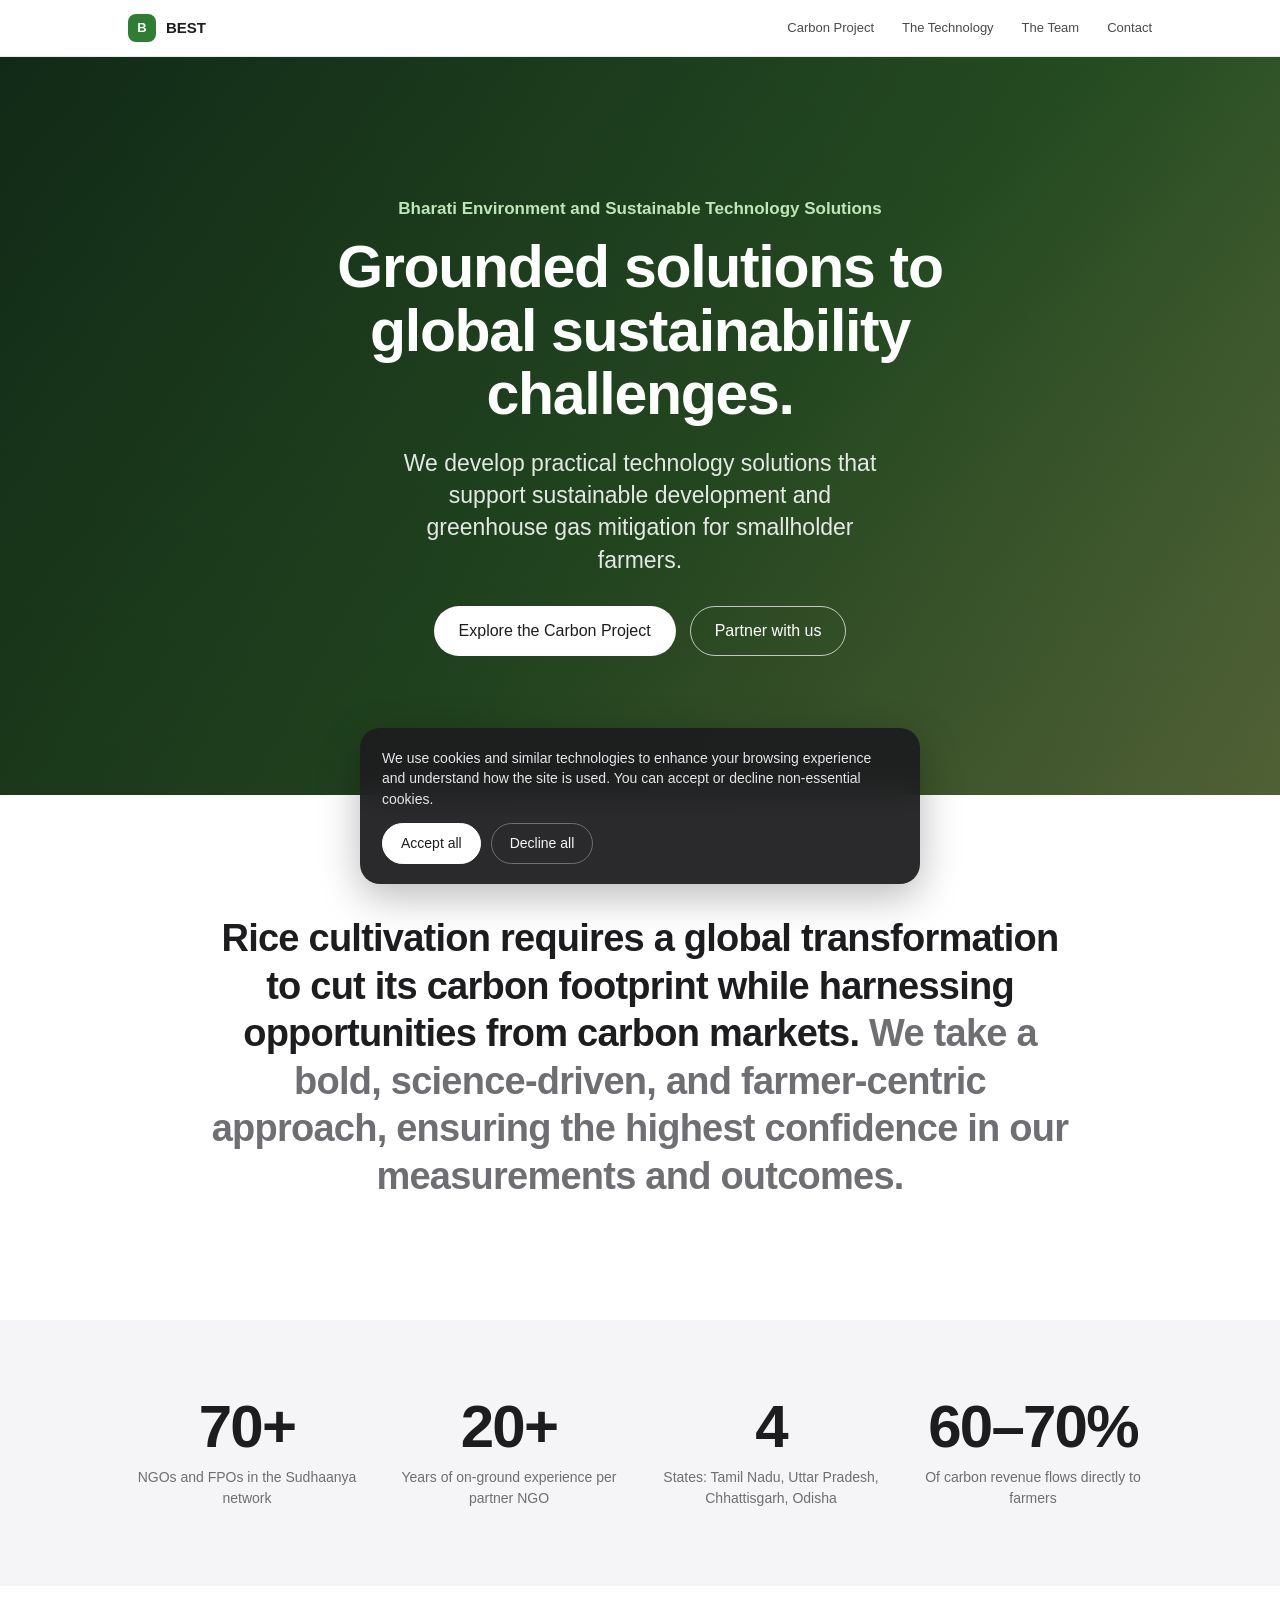
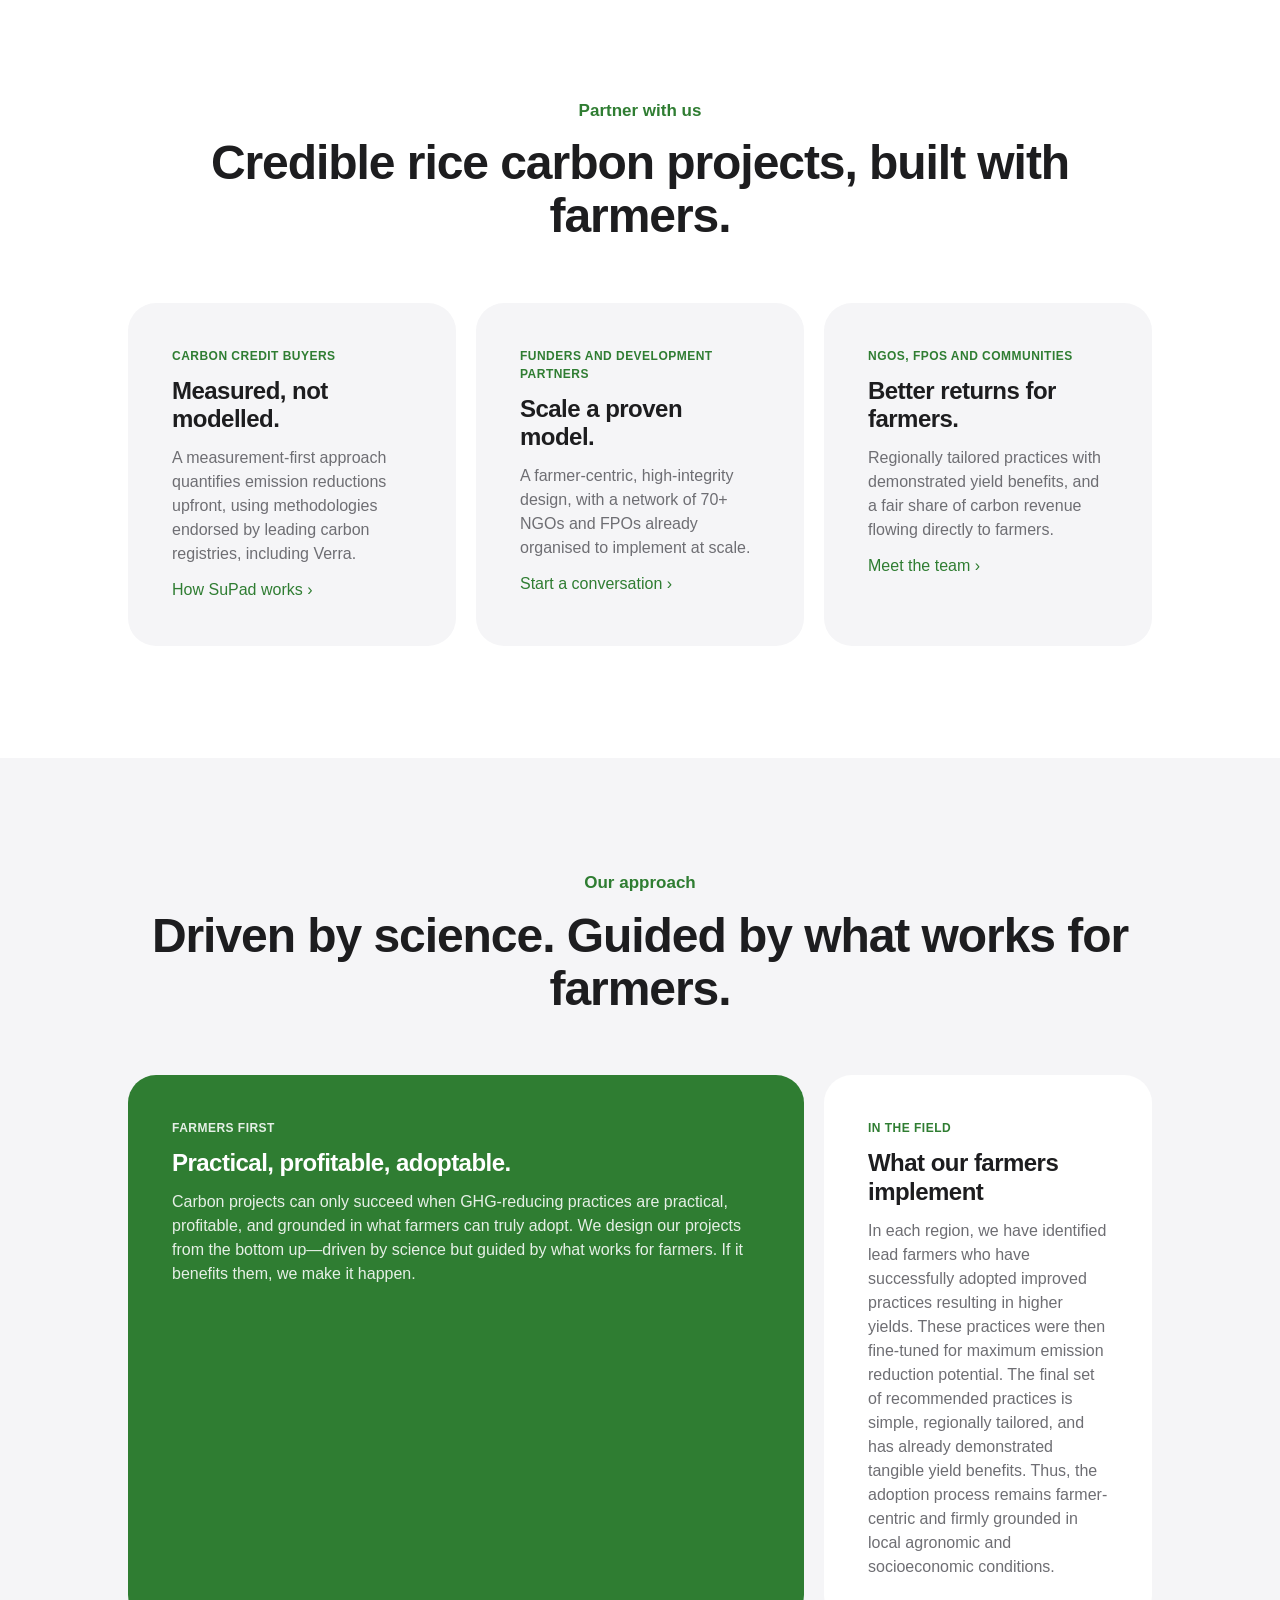
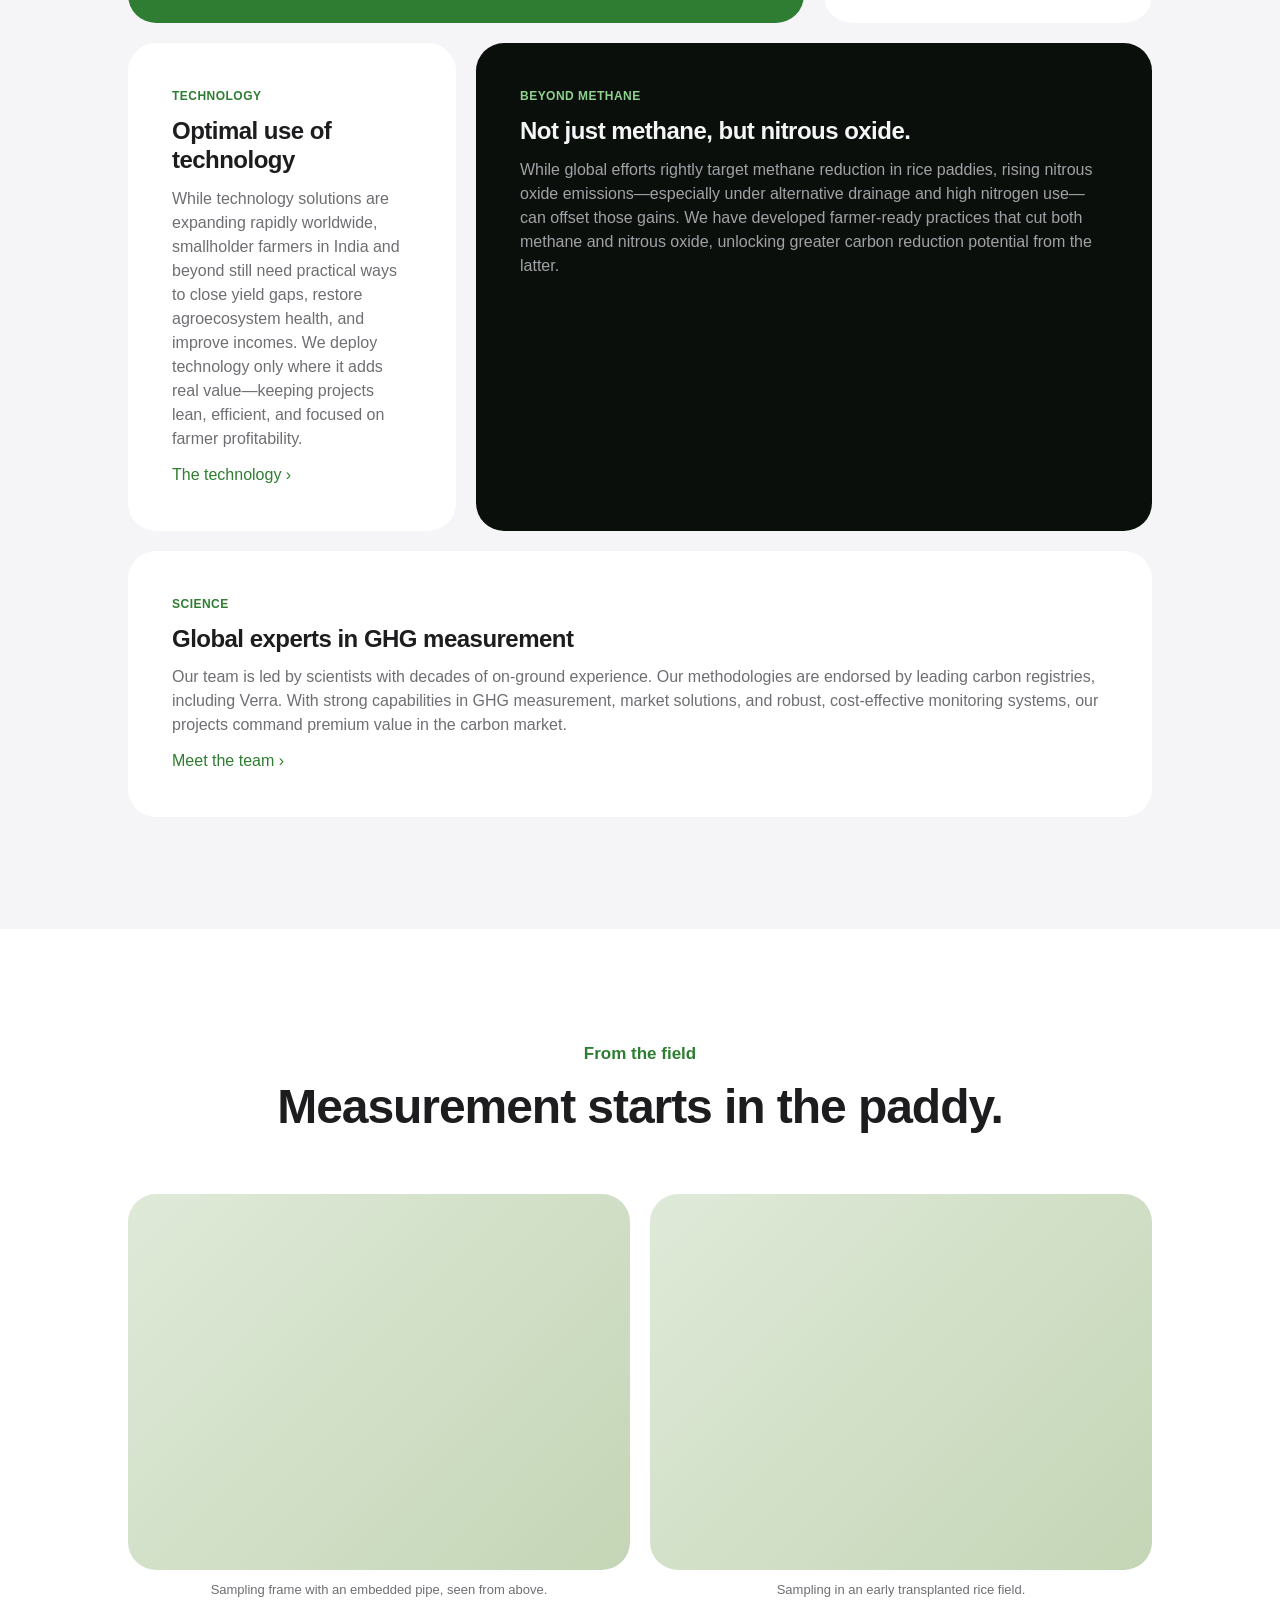
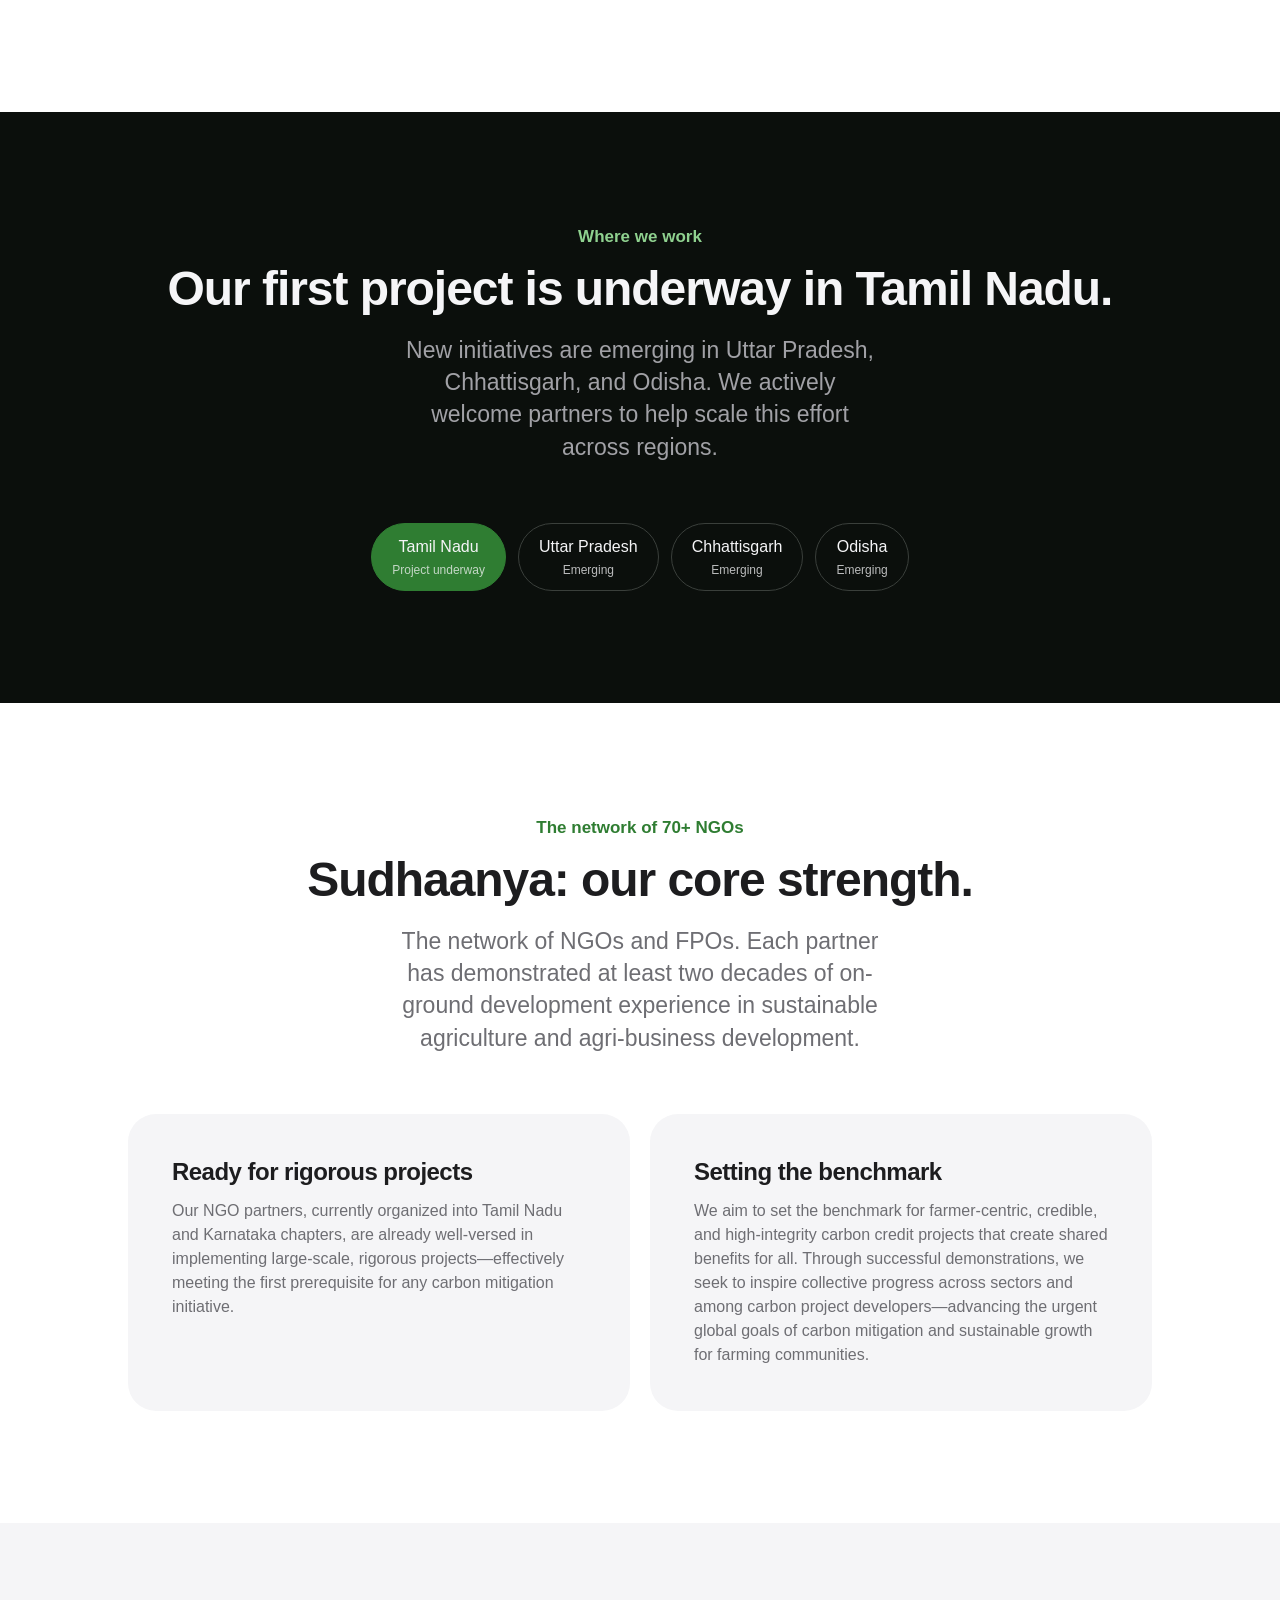
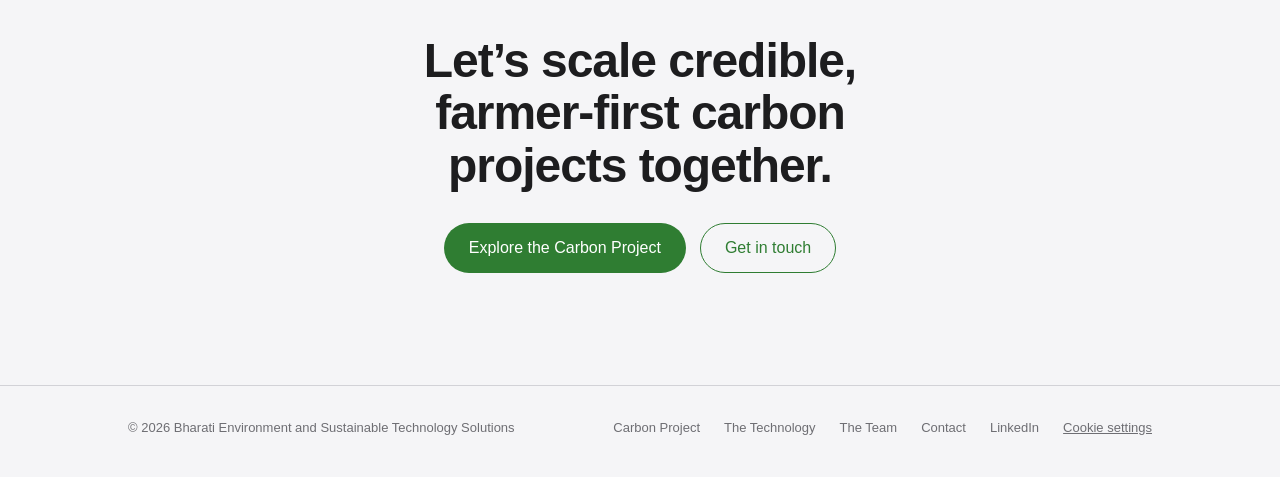
==== index.html @ 92d9de48 "Add BEST website v1: home, Carbon Project, Technology, Team, Contact" ====
<!doctype html><html lang='en' class='no-js'><head><meta charset='utf-8'><meta name='viewport' content='width=device-width, initial-scale=1'><title>BEST | Farmer-centric rice carbon projects, measured and verified</title><meta name='description' content='Bharati Environment and Sustainable Technology Solutions develops practical, measurement-led solutions that cut methane and nitrous oxide from rice, working with smallholder farmers and a network of 70+ NGOs in India.'><link rel='canonical' href='https://bestsol.org/'><meta property='og:type' content='website'><meta property='og:title' content='BEST | Farmer-centric rice carbon projects, measured and verified'><meta property='og:url' content='https://bestsol.org/'><meta name='twitter:card' content='summary_large_image'><script>document.documentElement.classList.remove('no-js')</script><link rel='stylesheet' href='assets/styles.css'><script defer src='assets/main.js'></script></head><body><a class='skip' href='#main'>Skip to content</a><header class='site-header'><div class='wrap'><a class='brand' href='./' aria-label='BEST home'><span class='brand-mark' aria-hidden='true'>B</span><span class='brand-text'>BEST</span></a><nav class='nav' id='site-nav' aria-label='Main'><a href='supad/'>Carbon Project</a><a href='tarak/'>The Technology</a><a href='team/'>The Team</a><a href='contact/'>Contact</a></nav><button class='menu-btn' aria-label='Menu' aria-expanded='false' aria-controls='site-nav'><span></span><span></span><span></span></button></div></header><main id='main'><section class='hero-photo'><img src='assets/img/home-hero.jpg' alt='' decoding='async'><div class='wrap'><p class='eyebrow reveal'>Bharati Environment and Sustainable Technology Solutions</p><h1 class='reveal'>Grounded solutions to global sustainability challenges.</h1><p class='lead reveal'>We develop practical technology solutions that support sustainable development and greenhouse gas mitigation for smallholder farmers.</p><div class='btns reveal'><a class='btn btn-light' href='supad/'>Explore the Carbon Project</a><a class='btn btn-ol' href='contact/'>Partner with us</a></div></div></section><section class='statement'><div class='wrap'><p class='reveal'>Rice cultivation requires a global transformation to cut its carbon footprint while harnessing opportunities from carbon markets. <span>We take a bold, science-driven, and farmer-centric approach, ensuring the highest confidence in our measurements and outcomes.</span></p></div></section><section class='stats' aria-label='At a glance'><div class='wrap'><ul><li class='reveal'><span class='stat-num'>70+</span><span class='stat-label'>NGOs and FPOs in the Sudhaanya network</span></li><li class='reveal'><span class='stat-num'>20+</span><span class='stat-label'>Years of on-ground experience per partner NGO</span></li><li class='reveal'><span class='stat-num'>4</span><span class='stat-label'>States: Tamil Nadu, Uttar Pradesh, Chhattisgarh, Odisha</span></li><li class='reveal'><span class='stat-num'>60&ndash;70%</span><span class='stat-label'>Of carbon revenue flows directly to farmers</span></li></ul></div></section><section class='section'><div class='wrap'><div class='section-head'><p class='eyebrow reveal'>Partner with us</p><h2 class='reveal'>Credible rice carbon projects, built with farmers.</h2></div><div class='bento'><article class='card reveal'><span class='tag'>Carbon credit buyers</span><h3>Measured, not modelled.</h3><p>A measurement-first approach quantifies emission reductions upfront, using methodologies endorsed by leading carbon registries, including Verra.</p><a class='link-arrow' href='supad/'>How SuPad works</a></article><article class='card reveal'><span class='tag'>Funders and development partners</span><h3>Scale a proven model.</h3><p>A farmer-centric, high-integrity design, with a network of 70+ NGOs and FPOs already organised to implement at scale.</p><a class='link-arrow' href='contact/'>Start a conversation</a></article><article class='card reveal'><span class='tag'>NGOs, FPOs and communities</span><h3>Better returns for farmers.</h3><p>Regionally tailored practices with demonstrated yield benefits, and a fair share of carbon revenue flowing directly to farmers.</p><a class='link-arrow' href='team/'>Meet the team</a></article></div></div></section><section class='section alt'><div class='wrap'><div class='section-head'><p class='eyebrow reveal'>Our approach</p><h2 class='reveal'>Driven by science. Guided by what works for farmers.</h2></div><div class='bento'><article class='card wide green reveal'><span class='tag'>Farmers first</span><h3>Practical, profitable, adoptable.</h3><p>Carbon projects can only succeed when GHG-reducing practices are practical, profitable, and grounded in what farmers can truly adopt. We design our projects from the bottom up&mdash;driven by science but guided by what works for farmers. If it benefits them, we make it happen.</p></article><article class='card white reveal'><span class='tag'>In the field</span><h3>What our farmers implement</h3><p>In each region, we have identified lead farmers who have successfully adopted improved practices resulting in higher yields. These practices were then fine-tuned for maximum emission reduction potential. The final set of recommended practices is simple, regionally tailored, and has already demonstrated tangible yield benefits. Thus, the adoption process remains farmer-centric and firmly grounded in local agronomic and socioeconomic conditions.</p></article><article class='card white reveal'><span class='tag'>Technology</span><h3>Optimal use of technology</h3><p>While technology solutions are expanding rapidly worldwide, smallholder farmers in India and beyond still need practical ways to close yield gaps, restore agroecosystem health, and improve incomes. We deploy technology only where it adds real value&mdash;keeping projects lean, efficient, and focused on farmer profitability.</p><a class='link-arrow' href='tarak/'>The technology</a></article><article class='card wide dark reveal'><span class='tag'>Beyond methane</span><h3>Not just methane, but nitrous oxide.</h3><p>While global efforts rightly target methane reduction in rice paddies, rising nitrous oxide emissions&mdash;especially under alternative drainage and high nitrogen use&mdash;can offset those gains. We have developed farmer-ready practices that cut both methane and nitrous oxide, unlocking greater carbon reduction potential from the latter.</p></article><article class='card full white reveal'><span class='tag'>Science</span><h3>Global experts in GHG measurement</h3><p>Our team is led by scientists with decades of on-ground experience. Our methodologies are endorsed by leading carbon registries, including Verra. With strong capabilities in GHG measurement, market solutions, and robust, cost-effective monitoring systems, our projects command premium value in the carbon market.</p><a class='link-arrow' href='team/'>Meet the team</a></article></div></div></section><section class='section'><div class='wrap'><div class='section-head'><p class='eyebrow reveal'>From the field</p><h2 class='reveal'>Measurement starts in the paddy.</h2></div><div class='duo'><figure class='reveal'><div class='photo'><img src='assets/img/home-frame-pipe.jpg' alt='Top-down view of a sampling frame with an embedded pipe in a rice field.' loading='lazy' decoding='async'></div><figcaption>Sampling frame with an embedded pipe, seen from above.</figcaption></figure><figure class='reveal'><div class='photo'><img src='assets/img/home-sampling.jpg' alt='Researcher taking gas samples in an early transplanted rice field.' loading='lazy' decoding='async'></div><figcaption>Sampling in an early transplanted rice field.</figcaption></figure></div></div></section><section class='section where'><div class='wrap'><div class='section-head'><p class='eyebrow reveal'>Where we work</p><h2 class='reveal'>Our first project is underway in Tamil Nadu.</h2><p class='lead reveal'>New initiatives are emerging in Uttar Pradesh, Chhattisgarh, and Odisha. We actively welcome partners to help scale this effort across regions.</p></div><ul class='chips reveal'><li class='chip live'>Tamil Nadu<small>Project underway</small></li><li class='chip'>Uttar Pradesh<small>Emerging</small></li><li class='chip'>Chhattisgarh<small>Emerging</small></li><li class='chip'>Odisha<small>Emerging</small></li></ul></div></section><section class='section'><div class='wrap'><div class='section-head'><p class='eyebrow reveal'>The network of 70+ NGOs</p><h2 class='reveal'>Sudhaanya: our core strength.</h2><p class='lead reveal'>The network of NGOs and FPOs. Each partner has demonstrated at least two decades of on-ground development experience in sustainable agriculture and agri-business development.</p></div><div class='bento'><article class='card half reveal'><h3>Ready for rigorous projects</h3><p>Our NGO partners, currently organized into Tamil Nadu and Karnataka chapters, are already well-versed in implementing large-scale, rigorous projects&mdash;effectively meeting the first prerequisite for any carbon mitigation initiative.</p></article><article class='card half reveal'><h3>Setting the benchmark</h3><p>We aim to set the benchmark for farmer-centric, credible, and high-integrity carbon credit projects that create shared benefits for all. Through successful demonstrations, we seek to inspire collective progress across sectors and among carbon project developers&mdash;advancing the urgent global goals of carbon mitigation and sustainable growth for farming communities.</p></article></div></div></section><section class='section closing'><div class='wrap'><h2 class='reveal'>Let&rsquo;s scale credible, farmer-first carbon projects together.</h2><div class='btns reveal'><a class='btn btn-primary' href='supad/'>Explore the Carbon Project</a><a class='btn btn-ghost' href='contact/'>Get in touch</a></div></div></section></main><footer class='site-footer'><div class='wrap'><p>&copy; 2026 Bharati Environment and Sustainable Technology Solutions</p><ul><li><a href='supad/'>Carbon Project</a></li><li><a href='tarak/'>The Technology</a></li><li><a href='team/'>The Team</a></li><li><a href='contact/'>Contact</a></li><li><a href='https://www.linkedin.com/company/bestsolorg/' target='_blank' rel='noopener'>LinkedIn</a></li><li><button class='linklike' type='button' data-cookie-settings>Cookie settings</button></li></ul></div></footer><div class='cookie' id='cookie-banner' role='dialog' aria-label='Cookie notice'><p>We use cookies and similar technologies to enhance your browsing experience and understand how the site is used. You can accept or decline non-essential cookies.</p><div class='row'><button class='primary' type='button' data-accept>Accept all</button><button type='button' data-decline>Decline all</button></div></div></body></html>
---- assets/styles.css ----
:root{--bg:#fff;--alt:#f5f5f7;--ink:#1d1d1f;--soft:#6e6e73;--line:#d2d2d7;--dark:#0b0f0c;--acc:#2f7d32;--accs:#e8f3e8;--r:28px;--max:1120px;--pad:clamp(20px,5vw,48px);--font:-apple-system,BlinkMacSystemFont,'SF Pro Display','Segoe UI',Inter,Roboto,'Helvetica Neue',Arial,sans-serif}*{box-sizing:border-box}html{scroll-behavior:smooth;-webkit-text-size-adjust:100%}body{margin:0;font-family:var(--font);color:var(--ink);background:var(--bg);line-height:1.5;-webkit-font-smoothing:antialiased}img{max-width:100%;display:block}a{color:inherit}figure{margin:0}:focus-visible{outline:3px solid var(--acc);outline-offset:3px;border-radius:6px}.skip{position:absolute;left:-999px;top:8px;background:var(--ink);color:#fff;padding:10px 16px;border-radius:8px;z-index:200}.skip:focus{left:8px}.wrap{max-width:var(--max);margin:0 auto;padding:0 var(--pad)}.site-header{position:sticky;top:0;z-index:100;background:rgba(255,255,255,.8);backdrop-filter:saturate(180%) blur(20px);-webkit-backdrop-filter:saturate(180%) blur(20px);border-bottom:1px solid rgba(0,0,0,.08)}.site-header .wrap{display:flex;align-items:center;justify-content:space-between;height:56px}.brand{display:flex;align-items:center;gap:10px;text-decoration:none;font-weight:600}.brand-mark{width:28px;height:28px;border-radius:8px;background:var(--acc);color:#fff;display:grid;place-items:center;font-size:13px;font-weight:700}.brand-text{font-size:15px}.nav{display:flex;gap:28px}.nav a{font-size:13px;text-decoration:none;opacity:.8}.nav a:hover,.nav a[aria-current='page']{opacity:1}.nav a[aria-current='page']{font-weight:600}.menu-btn{display:none;background:none;border:0;padding:10px;margin-right:-10px;cursor:pointer;color:var(--ink)}.menu-btn span{display:block;width:20px;height:2px;background:currentColor;margin:5px 0;transition:transform .25s,opacity .25s}.menu-btn[aria-expanded='true'] span:nth-child(1){transform:translateY(7px) rotate(45deg)}.menu-btn[aria-expanded='true'] span:nth-child(2){opacity:0}.menu-btn[aria-expanded='true'] span:nth-child(3){transform:translateY(-7px) rotate(-45deg)}.eyebrow{font-size:clamp(14px,1.5vw,17px);font-weight:600;color:var(--acc);margin:0 0 14px}h1,h2,h3{letter-spacing:-.022em;margin:0}h1{font-size:clamp(27px,5.3vw,59px);line-height:1.08;font-weight:700}h2{font-size:clamp(28px,4.4vw,48px);line-height:1.1;font-weight:700}h3{font-size:clamp(19px,2vw,24px);line-height:1.2;font-weight:600}.lead{font-size:clamp(17px,2.1vw,23px);line-height:1.4;color:var(--soft);max-width:38ch}.btns{display:flex;flex-wrap:wrap;gap:14px;justify-content:center;margin-top:30px}.btn{display:inline-flex;padding:12px 24px;border-radius:999px;font-size:16px;text-decoration:none;font-weight:500;transition:transform .2s,background .2s;border:1px solid transparent}.btn:hover{transform:scale(1.03)}.btn-primary{background:var(--acc);color:#fff}.btn-primary:hover{background:#256528}.btn-ghost{color:var(--acc);border-color:var(--acc)}.btn-ghost:hover{background:var(--accs)}.btn-light{background:#fff;color:#1d1d1f}.btn-ol{color:#fff;border-color:rgba(255,255,255,.7)}.btn-ol:hover{background:rgba(255,255,255,.12)}.link-arrow{color:var(--acc);text-decoration:none;font-size:16px}.link-arrow:hover{text-decoration:underline}.link-arrow::after{content:' ›'}.hero-photo{position:relative;min-height:clamp(520px,82vh,760px);display:grid;place-items:center;text-align:center;color:#fff;overflow:hidden;background:linear-gradient(135deg,#183d22 0%,#3d7a35 55%,#a9c06a 100%)}.hero-photo>img{position:absolute;inset:0;width:100%;height:100%;object-fit:cover}.hero-photo::before{content:'';position:absolute;inset:0;z-index:1;background:linear-gradient(to bottom,rgba(8,18,10,.45),rgba(8,18,10,.55))}.hero-photo .wrap{position:relative;z-index:2;padding-top:72px;padding-bottom:72px}.hero-photo h1{max-width:20ch;margin:0 auto}.hero-photo .eyebrow{color:#bfe6b8}.hero-photo .lead{color:rgba(255,255,255,.88);margin:20px auto 0}.page-hero{text-align:center;padding:clamp(56px,9vw,110px) 0 0}.page-hero h1{max-width:22ch;margin:0 auto}.page-hero .lead{margin:20px auto 0}.photo{border-radius:var(--r);overflow:hidden;background:linear-gradient(135deg,#dfe9d8,#c4d6b6);position:relative}.photo img{width:100%;height:100%;object-fit:cover}figcaption{font-size:13px;color:var(--soft);margin-top:10px;text-align:center}.photo-hero{margin:clamp(36px,6vw,64px) auto 0;max-width:1040px}.photo-hero .photo{aspect-ratio:16/8}.statement{padding:clamp(64px,10vw,120px) 0}.statement .wrap{max-width:960px}.statement p{font-size:clamp(22px,3.2vw,38px);line-height:1.25;font-weight:600;letter-spacing:-.02em;margin:0;text-align:center}.statement p span{color:var(--soft)}.stats{background:var(--alt);padding:clamp(44px,6vw,80px) 0}.stats ul{list-style:none;margin:0;padding:0;display:grid;grid-template-columns:repeat(4,1fr);gap:24px;text-align:center}.stat-num{display:block;font-size:clamp(36px,5vw,60px);font-weight:700;letter-spacing:-.03em;line-height:1}.stat-label{display:block;margin-top:10px;font-size:14px;color:var(--soft)}.section{padding:clamp(64px,9vw,112px) 0}.section-head{text-align:center;margin-bottom:clamp(36px,5vw,60px)}.section-head .lead{margin:18px auto 0}.bento{display:grid;grid-template-columns:repeat(6,1fr);gap:20px}.card{background:var(--alt);border-radius:var(--r);padding:clamp(26px,3.6vw,44px);display:flex;flex-direction:column;gap:12px;grid-column:span 2}.card p{margin:0;color:var(--soft);font-size:16px}.tag{font-size:12px;font-weight:600;color:var(--acc);letter-spacing:.04em;text-transform:uppercase}.card.wide{grid-column:span 4}.card.half{grid-column:span 3}.card.full{grid-column:span 6}.card.white{background:#fff}.card.green{background:var(--acc);color:#fff}.card.green p,.card.green .tag{color:rgba(255,255,255,.88)}.card.dark{background:var(--dark);color:#f5f5f7}.card.dark p{color:#a1a1a6}.card.dark .tag{color:#8fd18f}.big{font-size:clamp(34px,4vw,52px);font-weight:700;letter-spacing:-.03em;line-height:1;color:var(--acc)}.alt{background:var(--alt)}.duo{display:grid;grid-template-columns:1fr 1fr;gap:20px}.duo .photo{aspect-ratio:4/3}.where{background:var(--dark);color:#f5f5f7}.where .lead{color:#a1a1a6}.where .eyebrow{color:#8fd18f}.chips{list-style:none;display:flex;flex-wrap:wrap;gap:12px;justify-content:center;padding:0;margin:32px 0 0}.chip{padding:11px 20px;border-radius:999px;border:1px solid #3a3f3b;font-size:16px;text-align:center}.chip.live{background:var(--acc);border-color:var(--acc)}.chip small{display:block;font-size:12px;opacity:.75;margin-top:2px}.closing{text-align:center;background:var(--alt)}.closing h2{max-width:18ch;margin:0 auto}.split{display:grid;grid-template-columns:1fr 1fr;gap:clamp(28px,5vw,64px);align-items:center}.split .photo{aspect-ratio:4/3}.split.flip .text{order:2}.pull{font-size:clamp(20px,2.4vw,28px);line-height:1.3;font-weight:600;letter-spacing:-.015em;margin:24px 0 0;padding-left:20px;border-left:3px solid var(--acc)}.pull em{font-style:normal;background:linear-gradient(transparent 60%,#cfe8c9 60%)}.diagram{background:#fff;border:1px solid var(--line);border-radius:var(--r);padding:clamp(12px,2vw,24px);max-width:760px;margin:0 auto}.diagram img{width:100%;height:auto}details{border-top:1px solid var(--line)}details:last-of-type{border-bottom:1px solid var(--line)}summary{list-style:none;cursor:pointer;padding:22px 0;font-size:clamp(18px,2vw,22px);font-weight:600;display:flex;justify-content:space-between;align-items:center;gap:16px}summary::-webkit-details-marker{display:none}summary::after{content:'+';font-size:26px;font-weight:300;color:var(--soft);transition:transform .25s}details[open] summary::after{transform:rotate(45deg)}details p{margin:0 0 24px;color:var(--soft);max-width:60ch}.mrv{position:relative;color:#f5f5f7;background:#0b140d;overflow:hidden}.mrv>.bg{position:absolute;inset:0;width:100%;height:100%;object-fit:cover}.mrv::before{content:'';position:absolute;inset:0;z-index:1;background:linear-gradient(90deg,rgba(6,12,8,.88) 0%,rgba(6,12,8,.7) 55%,rgba(6,12,8,.45) 100%)}.mrv .wrap{position:relative;z-index:2}.mrv .eyebrow{color:#8fd18f}.mrv p{color:rgba(255,255,255,.82)}.mrv ul{padding-left:20px;margin:18px 0 0;color:rgba(255,255,255,.82)}.mrv li{margin-bottom:12px}.mrv li strong{color:#fff}.mrv .fg{border-radius:var(--r);overflow:hidden;box-shadow:0 20px 60px rgba(0,0,0,.45);background:#1a241c}.mrv .fg img{width:100%;height:auto}.band{padding:0 var(--pad);margin:0 auto;max-width:1240px}.band .photo{aspect-ratio:21/9}.ticks{list-style:none;padding:0;margin:20px 0 0;display:grid;gap:18px}.ticks li{padding-left:34px;position:relative;color:var(--soft)}.ticks li::before{content:'✓';position:absolute;left:0;top:2px;width:22px;height:22px;border-radius:50%;background:var(--accs);color:var(--acc);font-size:13px;font-weight:700;display:grid;place-items:center}.ticks strong{color:var(--ink)}.draft{background:#fff7e0;border:1px solid #f0d98a;color:#6b5400;border-radius:16px;padding:14px 18px;font-size:14px;max-width:760px;margin:28px auto 0;text-align:left}.pillars{display:grid;grid-template-columns:repeat(3,1fr);gap:20px}.pillars .card{grid-column:auto}.team-grid{display:grid;grid-template-columns:repeat(3,1fr);gap:20px}.member{background:var(--alt);border-radius:var(--r);padding:20px 20px 28px;display:flex;flex-direction:column;gap:14px}.member .ph{aspect-ratio:1/1;border-radius:20px;background:linear-gradient(135deg,#dfe9d8,#b9d0ab);position:relative;overflow:hidden;display:grid;place-items:center}.member .ph span{font-size:44px;font-weight:700;color:#4f7a47}.member .ph img{position:absolute;inset:0;width:100%;height:100%;object-fit:cover}.member h3{font-size:20px;margin:0 6px}.member p{margin:0 6px;font-size:15px;color:var(--soft)}.company-line{text-align:center;color:var(--soft);font-size:15px;max-width:60ch;margin:clamp(36px,5vw,56px) auto 0}.site-footer{background:var(--alt);border-top:1px solid var(--line);padding:32px 0 40px;font-size:13px;color:var(--soft)}.site-footer .wrap{display:flex;flex-wrap:wrap;gap:16px 32px;justify-content:space-between;align-items:center}.site-footer p{margin:0}.site-footer ul{list-style:none;display:flex;flex-wrap:wrap;gap:8px 24px;margin:0;padding:0}.site-footer a{text-decoration:none}.site-footer a:hover{text-decoration:underline}.linklike{background:none;border:0;padding:0;font:inherit;color:inherit;cursor:pointer;text-decoration:underline}.cookie{position:fixed;left:16px;right:16px;bottom:16px;z-index:300;max-width:560px;margin:0 auto;background:rgba(29,29,31,.94);color:#f5f5f7;backdrop-filter:blur(16px);-webkit-backdrop-filter:blur(16px);border-radius:20px;padding:20px 22px;box-shadow:0 12px 40px rgba(0,0,0,.28);display:none}.cookie.show{display:block}.cookie p{margin:0 0 14px;font-size:14px;line-height:1.45;color:#e5e5ea}.cookie .row{display:flex;gap:10px;flex-wrap:wrap}.cookie button{font:inherit;font-size:14px;padding:9px 18px;border-radius:999px;cursor:pointer;border:1px solid #6e6e73;background:transparent;color:#f5f5f7}.cookie button.primary{background:#fff;color:#1d1d1f;border-color:#fff}.reveal{opacity:0;transform:translateY(22px);transition:opacity .8s ease,transform .8s ease}.reveal.in,.no-js .reveal{opacity:1;transform:none}@media (prefers-reduced-motion:reduce){html{scroll-behavior:auto}.reveal{opacity:1;transform:none;transition:none}.btn:hover{transform:none}}@media (max-width:900px){.bento{grid-template-columns:repeat(2,1fr)}.card,.card.wide,.card.half,.card.full{grid-column:span 2}.stats ul{grid-template-columns:repeat(2,1fr);row-gap:36px}.split{grid-template-columns:1fr}.split.flip .text{order:0}.band .photo{aspect-ratio:16/9}.mrv::before{background:rgba(6,12,8,.82)}.team-grid{grid-template-columns:repeat(2,1fr)}.pillars{grid-template-columns:1fr}}@media (max-width:640px){.duo,.team-grid{grid-template-columns:1fr}}@media (max-width:760px){.menu-btn{display:block}.nav{position:fixed;top:56px;left:0;right:0;bottom:0;background:rgba(255,255,255,.98);flex-direction:column;align-items:flex-start;gap:0;padding:12px var(--pad);opacity:0;visibility:hidden;transition:opacity .25s,visibility .25s}.nav.open{opacity:1;visibility:visible}.nav a{font-size:24px;font-weight:600;padding:16px 0;width:100%;border-bottom:1px solid var(--line);opacity:1}}
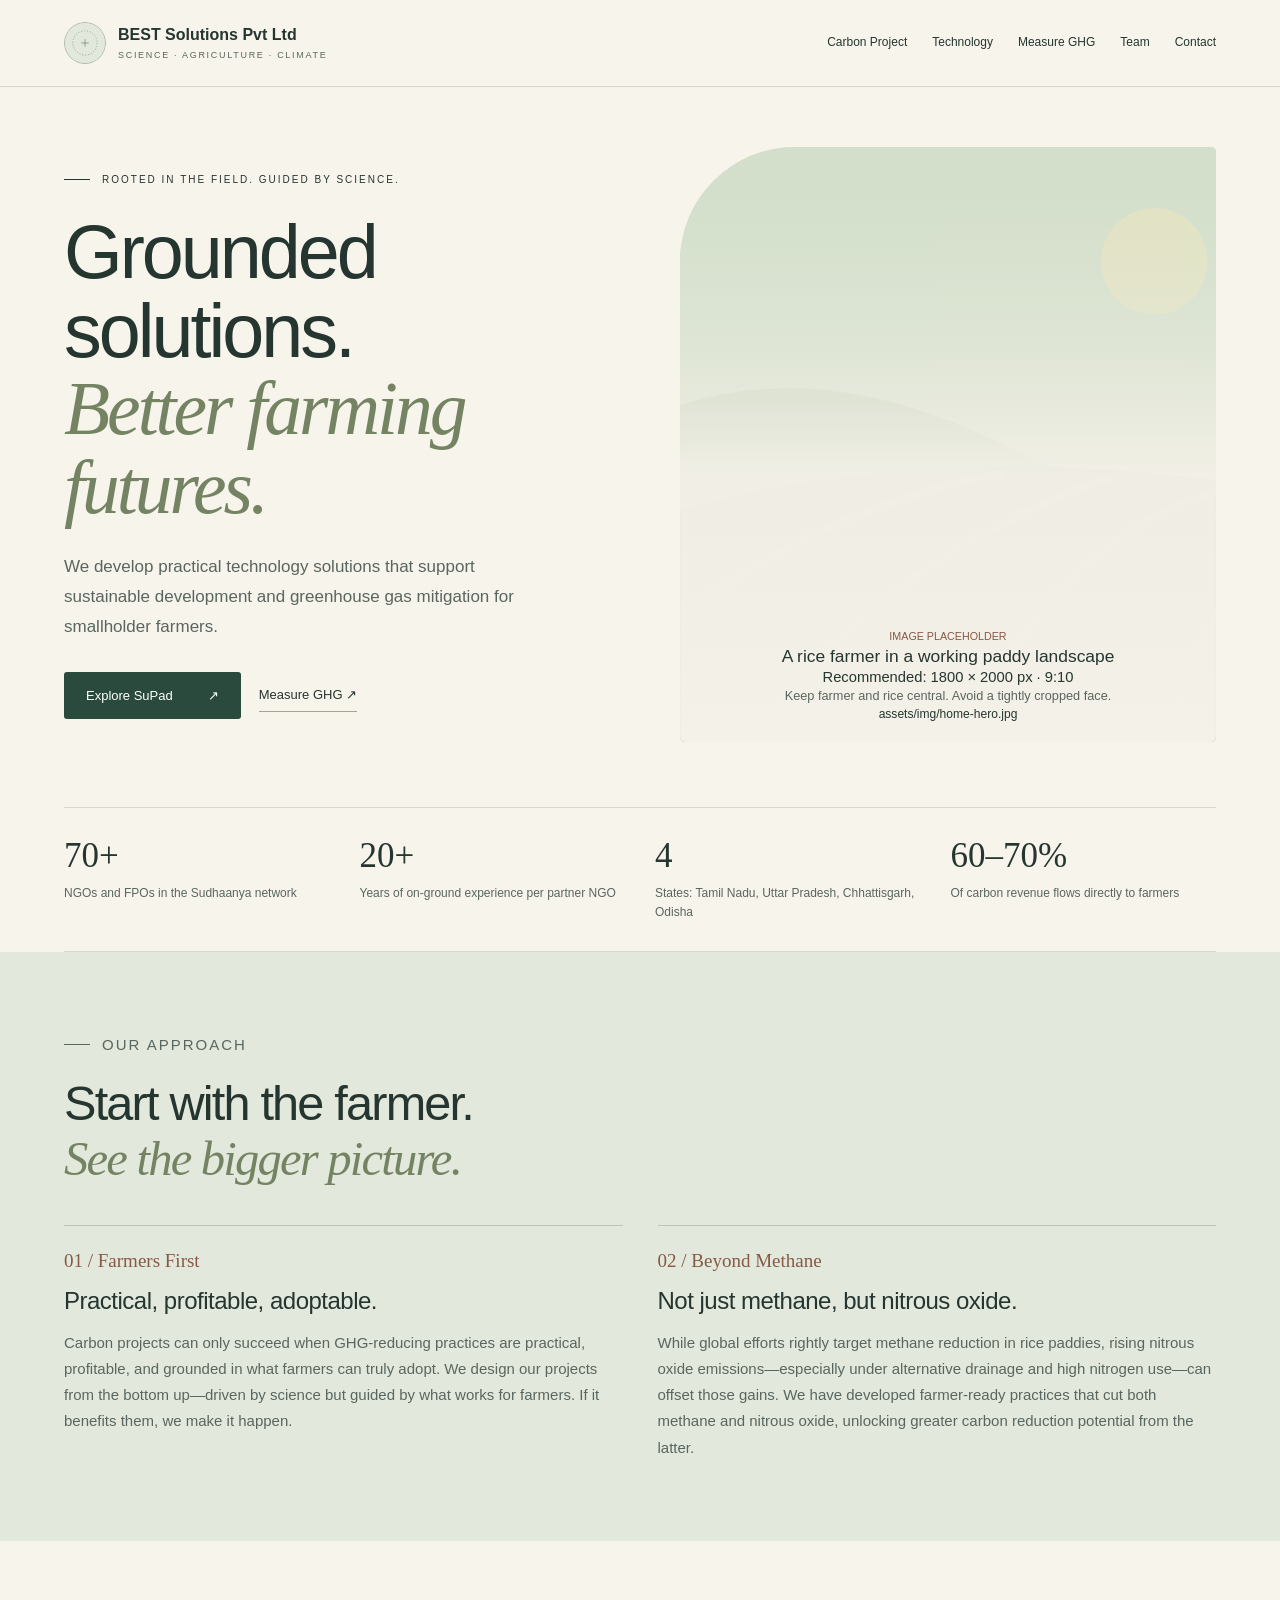
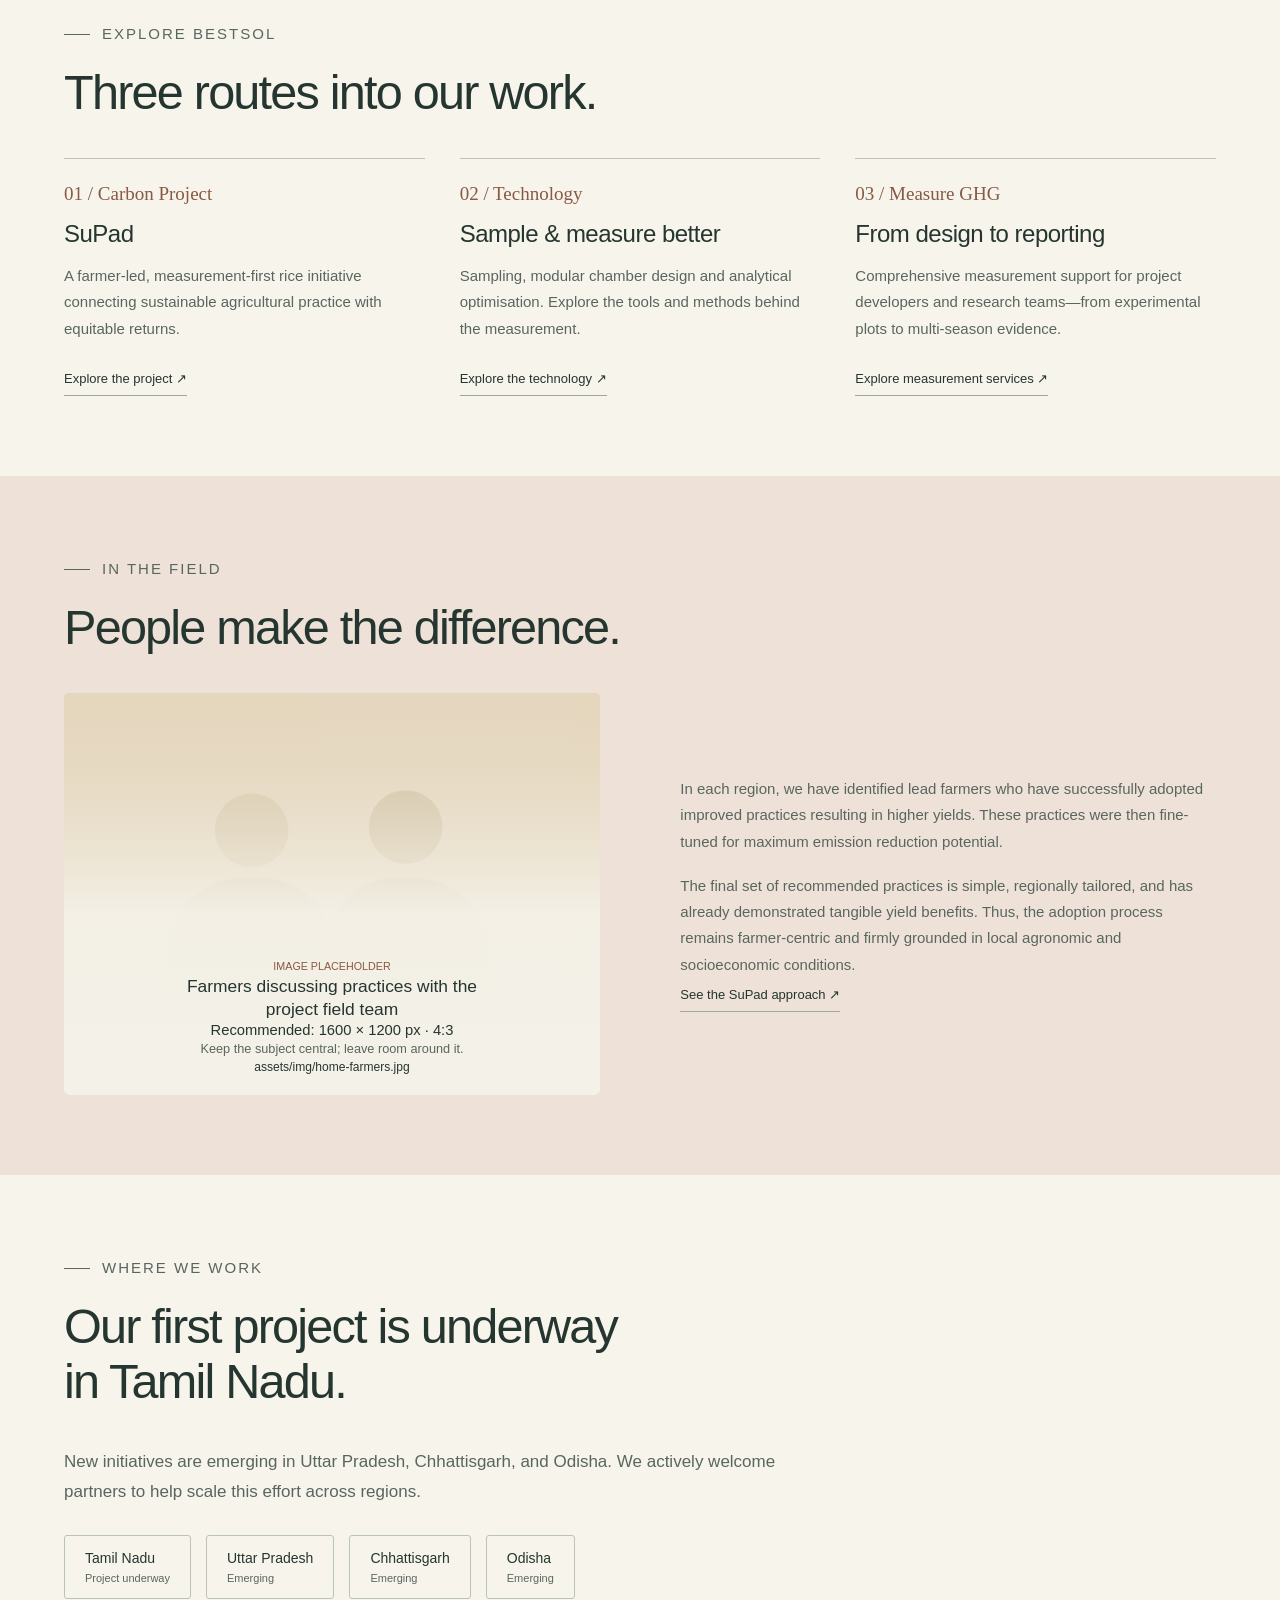
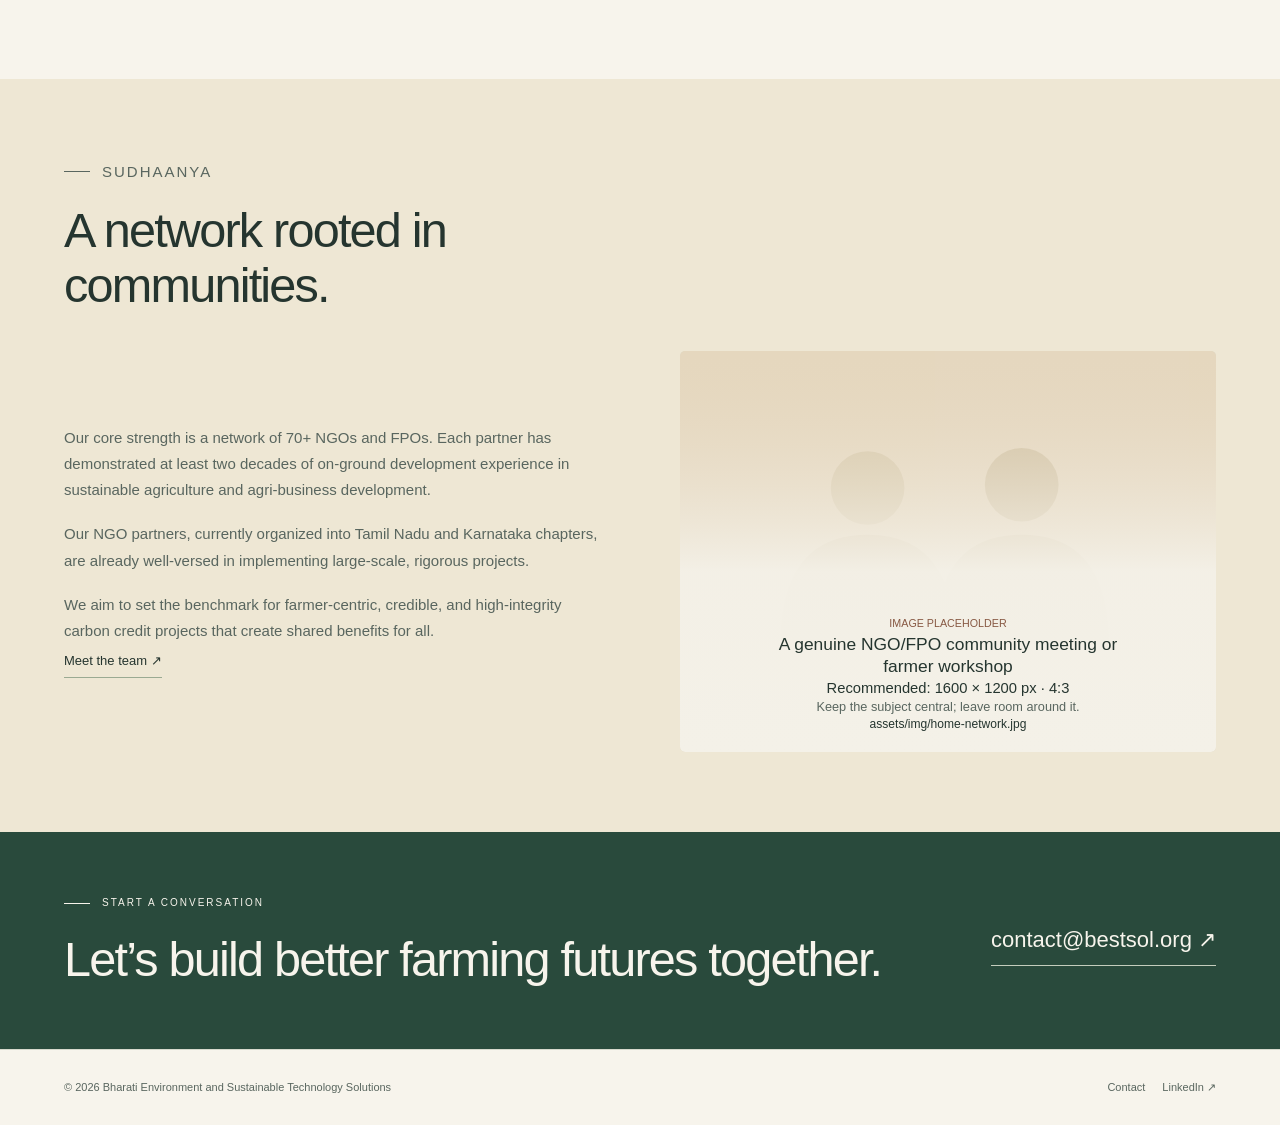
==== commit 223ad439: "New layout" ====
--- a/index.html
+++ b/index.html
@@ -1 +1 @@
-<!doctype html><html lang='en' class='no-js'><head><meta charset='utf-8'><meta name='viewport' content='width=device-width, initial-scale=1'><title>BEST | Farmer-centric rice carbon projects, measured and verified</title><meta name='description' content='Bharati Environment and Sustainable Technology Solutions develops practical, measurement-led solutions that cut methane and nitrous oxide from rice, working with smallholder farmers and a network of 70+ NGOs in India.'><link rel='canonical' href='https://bestsol.org/'><meta property='og:type' content='website'><meta property='og:title' content='BEST | Farmer-centric rice carbon projects, measured and verified'><meta property='og:url' content='https://bestsol.org/'><meta name='twitter:card' content='summary_large_image'><script>document.documentElement.classList.remove('no-js')</script><link rel='stylesheet' href='assets/styles.css'><script defer src='assets/main.js'></script></head><body><a class='skip' href='#main'>Skip to content</a><header class='site-header'><div class='wrap'><a class='brand' href='./' aria-label='BEST home'><span class='brand-mark' aria-hidden='true'>B</span><span class='brand-text'>BEST</span></a><nav class='nav' id='site-nav' aria-label='Main'><a href='supad/'>Carbon Project</a><a href='tarak/'>The Technology</a><a href='team/'>The Team</a><a href='contact/'>Contact</a></nav><button class='menu-btn' aria-label='Menu' aria-expanded='false' aria-controls='site-nav'><span></span><span></span><span></span></button></div></header><main id='main'><section class='hero-photo'><img src='assets/img/home-hero.jpg' alt='' decoding='async'><div class='wrap'><p class='eyebrow reveal'>Bharati Environment and Sustainable Technology Solutions</p><h1 class='reveal'>Grounded solutions to global sustainability challenges.</h1><p class='lead reveal'>We develop practical technology solutions that support sustainable development and greenhouse gas mitigation for smallholder farmers.</p><div class='btns reveal'><a class='btn btn-light' href='supad/'>Explore the Carbon Project</a><a class='btn btn-ol' href='contact/'>Partner with us</a></div></div></section><section class='statement'><div class='wrap'><p class='reveal'>Rice cultivation requires a global transformation to cut its carbon footprint while harnessing opportunities from carbon markets. <span>We take a bold, science-driven, and farmer-centric approach, ensuring the highest confidence in our measurements and outcomes.</span></p></div></section><section class='stats' aria-label='At a glance'><div class='wrap'><ul><li class='reveal'><span class='stat-num'>70+</span><span class='stat-label'>NGOs and FPOs in the Sudhaanya network</span></li><li class='reveal'><span class='stat-num'>20+</span><span class='stat-label'>Years of on-ground experience per partner NGO</span></li><li class='reveal'><span class='stat-num'>4</span><span class='stat-label'>States: Tamil Nadu, Uttar Pradesh, Chhattisgarh, Odisha</span></li><li class='reveal'><span class='stat-num'>60&ndash;70%</span><span class='stat-label'>Of carbon revenue flows directly to farmers</span></li></ul></div></section><section class='section'><div class='wrap'><div class='section-head'><p class='eyebrow reveal'>Partner with us</p><h2 class='reveal'>Credible rice carbon projects, built with farmers.</h2></div><div class='bento'><article class='card reveal'><span class='tag'>Carbon credit buyers</span><h3>Measured, not modelled.</h3><p>A measurement-first approach quantifies emission reductions upfront, using methodologies endorsed by leading carbon registries, including Verra.</p><a class='link-arrow' href='supad/'>How SuPad works</a></article><article class='card reveal'><span class='tag'>Funders and development partners</span><h3>Scale a proven model.</h3><p>A farmer-centric, high-integrity design, with a network of 70+ NGOs and FPOs already organised to implement at scale.</p><a class='link-arrow' href='contact/'>Start a conversation</a></article><article class='card reveal'><span class='tag'>NGOs, FPOs and communities</span><h3>Better returns for farmers.</h3><p>Regionally tailored practices with demonstrated yield benefits, and a fair share of carbon revenue flowing directly to farmers.</p><a class='link-arrow' href='team/'>Meet the team</a></article></div></div></section><section class='section alt'><div class='wrap'><div class='section-head'><p class='eyebrow reveal'>Our approach</p><h2 class='reveal'>Driven by science. Guided by what works for farmers.</h2></div><div class='bento'><article class='card wide green reveal'><span class='tag'>Farmers first</span><h3>Practical, profitable, adoptable.</h3><p>Carbon projects can only succeed when GHG-reducing practices are practical, profitable, and grounded in what farmers can truly adopt. We design our projects from the bottom up&mdash;driven by science but guided by what works for farmers. If it benefits them, we make it happen.</p></article><article class='card white reveal'><span class='tag'>In the field</span><h3>What our farmers implement</h3><p>In each region, we have identified lead farmers who have successfully adopted improved practices resulting in higher yields. These practices were then fine-tuned for maximum emission reduction potential. The final set of recommended practices is simple, regionally tailored, and has already demonstrated tangible yield benefits. Thus, the adoption process remains farmer-centric and firmly grounded in local agronomic and socioeconomic conditions.</p></article><article class='card white reveal'><span class='tag'>Technology</span><h3>Optimal use of technology</h3><p>While technology solutions are expanding rapidly worldwide, smallholder farmers in India and beyond still need practical ways to close yield gaps, restore agroecosystem health, and improve incomes. We deploy technology only where it adds real value&mdash;keeping projects lean, efficient, and focused on farmer profitability.</p><a class='link-arrow' href='tarak/'>The technology</a></article><article class='card wide dark reveal'><span class='tag'>Beyond methane</span><h3>Not just methane, but nitrous oxide.</h3><p>While global efforts rightly target methane reduction in rice paddies, rising nitrous oxide emissions&mdash;especially under alternative drainage and high nitrogen use&mdash;can offset those gains. We have developed farmer-ready practices that cut both methane and nitrous oxide, unlocking greater carbon reduction potential from the latter.</p></article><article class='card full white reveal'><span class='tag'>Science</span><h3>Global experts in GHG measurement</h3><p>Our team is led by scientists with decades of on-ground experience. Our methodologies are endorsed by leading carbon registries, including Verra. With strong capabilities in GHG measurement, market solutions, and robust, cost-effective monitoring systems, our projects command premium value in the carbon market.</p><a class='link-arrow' href='team/'>Meet the team</a></article></div></div></section><section class='section'><div class='wrap'><div class='section-head'><p class='eyebrow reveal'>From the field</p><h2 class='reveal'>Measurement starts in the paddy.</h2></div><div class='duo'><figure class='reveal'><div class='photo'><img src='assets/img/home-frame-pipe.jpg' alt='Top-down view of a sampling frame with an embedded pipe in a rice field.' loading='lazy' decoding='async'></div><figcaption>Sampling frame with an embedded pipe, seen from above.</figcaption></figure><figure class='reveal'><div class='photo'><img src='assets/img/home-sampling.jpg' alt='Researcher taking gas samples in an early transplanted rice field.' loading='lazy' decoding='async'></div><figcaption>Sampling in an early transplanted rice field.</figcaption></figure></div></div></section><section class='section where'><div class='wrap'><div class='section-head'><p class='eyebrow reveal'>Where we work</p><h2 class='reveal'>Our first project is underway in Tamil Nadu.</h2><p class='lead reveal'>New initiatives are emerging in Uttar Pradesh, Chhattisgarh, and Odisha. We actively welcome partners to help scale this effort across regions.</p></div><ul class='chips reveal'><li class='chip live'>Tamil Nadu<small>Project underway</small></li><li class='chip'>Uttar Pradesh<small>Emerging</small></li><li class='chip'>Chhattisgarh<small>Emerging</small></li><li class='chip'>Odisha<small>Emerging</small></li></ul></div></section><section class='section'><div class='wrap'><div class='section-head'><p class='eyebrow reveal'>The network of 70+ NGOs</p><h2 class='reveal'>Sudhaanya: our core strength.</h2><p class='lead reveal'>The network of NGOs and FPOs. Each partner has demonstrated at least two decades of on-ground development experience in sustainable agriculture and agri-business development.</p></div><div class='bento'><article class='card half reveal'><h3>Ready for rigorous projects</h3><p>Our NGO partners, currently organized into Tamil Nadu and Karnataka chapters, are already well-versed in implementing large-scale, rigorous projects&mdash;effectively meeting the first prerequisite for any carbon mitigation initiative.</p></article><article class='card half reveal'><h3>Setting the benchmark</h3><p>We aim to set the benchmark for farmer-centric, credible, and high-integrity carbon credit projects that create shared benefits for all. Through successful demonstrations, we seek to inspire collective progress across sectors and among carbon project developers&mdash;advancing the urgent global goals of carbon mitigation and sustainable growth for farming communities.</p></article></div></div></section><section class='section closing'><div class='wrap'><h2 class='reveal'>Let&rsquo;s scale credible, farmer-first carbon projects together.</h2><div class='btns reveal'><a class='btn btn-primary' href='supad/'>Explore the Carbon Project</a><a class='btn btn-ghost' href='contact/'>Get in touch</a></div></div></section></main><footer class='site-footer'><div class='wrap'><p>&copy; 2026 Bharati Environment and Sustainable Technology Solutions</p><ul><li><a href='supad/'>Carbon Project</a></li><li><a href='tarak/'>The Technology</a></li><li><a href='team/'>The Team</a></li><li><a href='contact/'>Contact</a></li><li><a href='https://www.linkedin.com/company/bestsolorg/' target='_blank' rel='noopener'>LinkedIn</a></li><li><button class='linklike' type='button' data-cookie-settings>Cookie settings</button></li></ul></div></footer><div class='cookie' id='cookie-banner' role='dialog' aria-label='Cookie notice'><p>We use cookies and similar technologies to enhance your browsing experience and understand how the site is used. You can accept or decline non-essential cookies.</p><div class='row'><button class='primary' type='button' data-accept>Accept all</button><button type='button' data-decline>Decline all</button></div></div></body></html>
+<!doctype html><html lang="en"><head><meta charset="utf-8"><meta name="viewport" content="width=device-width,initial-scale=1"><title>Home | BESTSOL</title><meta name="description" content="Practical technology solutions for sustainable development and greenhouse gas mitigation with smallholder farmers."><link rel="stylesheet" href="./assets/styles.css"><script defer src="./assets/main.js"></script></head><body><a class="skip" href="#main">Skip to content</a><header><div class="wrap header-inner"><a class="brand" href="./index.html" aria-label="BEST Solutions home"><img class="header-icon" src="./assets/img/header-icon-placeholder.svg" data-upload="./assets/img/header-icon.png" data-photo-alt="BEST Solutions icon" alt="Circular company icon placeholder" title="Upload assets/img/header-icon.png · 500 × 500 px square PNG" width="42" height="42" decoding="async"><span class="brand-title">BEST Solutions Pvt Ltd<small>Science · Agriculture · Climate</small></span></a><button class="menu" aria-expanded="false" aria-controls="navigation">Menu</button><nav id="navigation" aria-label="Main navigation"><a href="./supad/index.html">Carbon Project</a><a href="./tarak/index.html">Technology</a><a href="./ghg-measurement/index.html">Measure GHG</a><a href="./team/index.html">Team</a><a href="./contact/index.html">Contact</a></nav></div></header><main id="main"><div class="wrap"><section class="hero"><div class="reveal"><p class="kicker">Rooted in the field. Guided by science.</p><h1>Grounded solutions.<em class="display">Better farming futures.</em></h1><p class="lead">We develop practical technology solutions that support sustainable development and greenhouse gas mitigation for smallholder farmers.</p><div class="buttons"><a class="button " href="supad/index.html">Explore SuPad <span aria-hidden="true">↗</span></a><a class="text-link" href="ghg-measurement/index.html">Measure GHG ↗</a></div></div><div class="visual " style="aspect-ratio:9/10"><img src="./assets/img/placeholder-home-hero.svg" data-upload="./assets/img/home-hero.jpg" data-photo-alt="A rice farmer in a working paddy landscape" alt="Image placeholder: A rice farmer in a working paddy landscape" loading="lazy" decoding="async"></div></section><div class="stats"><div><strong>70+</strong><span>NGOs and FPOs in the Sudhaanya network</span></div><div><strong>20+</strong><span>Years of on-ground experience per partner NGO</span></div><div><strong>4</strong><span>States: Tamil Nadu, Uttar Pradesh, Chhattisgarh, Odisha</span></div><div><strong>60–70%</strong><span>Of carbon revenue flows directly to farmers</span></div></div></div><section class="section sage"><div class="wrap"><div class="section-top"><div><p class="kicker">Our approach</p><h2>Start with the farmer.<br><em class="display">See the bigger picture.</em></h2></div><p></p></div><div class="cols2"><article class="editorial"><span class="num">01 / Farmers First</span><h3>Practical, profitable, adoptable.</h3><p>Carbon projects can only succeed when GHG-reducing practices are practical, profitable, and grounded in what farmers can truly adopt. We design our projects from the bottom up—driven by science but guided by what works for farmers. If it benefits them, we make it happen.</p></article><article class="editorial"><span class="num">02 / Beyond Methane</span><h3>Not just methane, but nitrous oxide.</h3><p>While global efforts rightly target methane reduction in rice paddies, rising nitrous oxide emissions—especially under alternative drainage and high nitrogen use—can offset those gains. We have developed farmer-ready practices that cut both methane and nitrous oxide, unlocking greater carbon reduction potential from the latter.</p></article></div></div></section><section class="section "><div class="wrap"><div class="section-top"><div><p class="kicker">Explore BESTSOL</p><h2>Three routes into our work.</h2></div><p></p></div><div class="cols3"><article class="editorial"><span class="num">01 / Carbon Project</span><h3>SuPad</h3><p>A farmer-led, measurement-first rice initiative connecting sustainable agricultural practice with equitable returns.</p><a class="text-link" href="supad/index.html">Explore the project ↗</a></article><article class="editorial"><span class="num">02 / Technology</span><h3>Sample &amp; measure better</h3><p>Sampling, modular chamber design and analytical optimisation. Explore the tools and methods behind the measurement.</p><a class="text-link" href="tarak/index.html">Explore the technology ↗</a></article><article class="editorial"><span class="num">03 / Measure GHG</span><h3>From design to reporting</h3><p>Comprehensive measurement support for project developers and research teams—from experimental plots to multi-season evidence.</p><a class="text-link" href="ghg-measurement/index.html">Explore measurement services ↗</a></article></div></div></section><section class="section rose"><div class="wrap"><div class="section-top"><div><p class="kicker">In the field</p><h2>People make the difference.</h2></div><p></p></div><div class="split"><div class="visual " style="aspect-ratio:4/3"><img src="./assets/img/placeholder-home-farmers.svg" data-upload="./assets/img/home-farmers.jpg" data-photo-alt="Farmers discussing practices with the project field team" alt="Image placeholder: Farmers discussing practices with the project field team" loading="lazy" decoding="async"></div><div class="text"><p>In each region, we have identified lead farmers who have successfully adopted improved practices resulting in higher yields. These practices were then fine-tuned for maximum emission reduction potential.</p><p>The final set of recommended practices is simple, regionally tailored, and has already demonstrated tangible yield benefits. Thus, the adoption process remains farmer-centric and firmly grounded in local agronomic and socioeconomic conditions.</p><a class="text-link" href="supad/index.html">See the SuPad approach ↗</a></div></div></div></section><section class="section "><div class="wrap"><div class="section-top"><div><p class="kicker">Where we work</p><h2>Our first project is underway in Tamil Nadu.</h2></div><p></p></div><p class="lead">New initiatives are emerging in Uttar Pradesh, Chhattisgarh, and Odisha. We actively welcome partners to help scale this effort across regions.</p><div class="chips"><span class="chip">Tamil Nadu<small>Project underway</small></span><span class="chip">Uttar Pradesh<small>Emerging</small></span><span class="chip">Chhattisgarh<small>Emerging</small></span><span class="chip">Odisha<small>Emerging</small></span></div></div></section><section class="section sand"><div class="wrap"><div class="section-top"><div><p class="kicker">Sudhaanya</p><h2>A network rooted in communities.</h2></div><p></p></div><div class="split"><div class="text"><p>Our core strength is a network of 70+ NGOs and FPOs. Each partner has demonstrated at least two decades of on-ground development experience in sustainable agriculture and agri-business development.</p><p>Our NGO partners, currently organized into Tamil Nadu and Karnataka chapters, are already well-versed in implementing large-scale, rigorous projects.</p><p>We aim to set the benchmark for farmer-centric, credible, and high-integrity carbon credit projects that create shared benefits for all.</p><a class="text-link" href="team/index.html">Meet the team ↗</a></div><div class="visual " style="aspect-ratio:4/3"><img src="./assets/img/placeholder-home-network.svg" data-upload="./assets/img/home-network.jpg" data-photo-alt="A genuine NGO/FPO community meeting or farmer workshop" alt="Image placeholder: A genuine NGO/FPO community meeting or farmer workshop" loading="lazy" decoding="async"></div></div></div></section><section class="contact-band dark"><div class="wrap contact-inner"><div><p class="kicker">Start a conversation</p><h2>Let’s build better farming futures together.</h2></div><a href="mailto:contact@bestsol.org">contact@bestsol.org ↗</a></div></section></main><footer><div class="wrap footer-inner"><span>© 2026 Bharati Environment and Sustainable Technology Solutions</span><div class="footer-links"><a href="./contact/index.html">Contact</a><a href="https://www.linkedin.com/company/bestsolorg/" target="_blank" rel="noopener">LinkedIn ↗</a></div></div></footer></body></html>
--- a/assets/styles.css
+++ b/assets/styles.css
@@ -1 +1,4 @@
-:root{--bg:#fff;--alt:#f5f5f7;--ink:#1d1d1f;--soft:#6e6e73;--line:#d2d2d7;--dark:#0b0f0c;--acc:#2f7d32;--accs:#e8f3e8;--r:28px;--max:1120px;--pad:clamp(20px,5vw,48px);--font:-apple-system,BlinkMacSystemFont,'SF Pro Display','Segoe UI',Inter,Roboto,'Helvetica Neue',Arial,sans-serif}*{box-sizing:border-box}html{scroll-behavior:smooth;-webkit-text-size-adjust:100%}body{margin:0;font-family:var(--font);color:var(--ink);background:var(--bg);line-height:1.5;-webkit-font-smoothing:antialiased}img{max-width:100%;display:block}a{color:inherit}figure{margin:0}:focus-visible{outline:3px solid var(--acc);outline-offset:3px;border-radius:6px}.skip{position:absolute;left:-999px;top:8px;background:var(--ink);color:#fff;padding:10px 16px;border-radius:8px;z-index:200}.skip:focus{left:8px}.wrap{max-width:var(--max);margin:0 auto;padding:0 var(--pad)}.site-header{position:sticky;top:0;z-index:100;background:rgba(255,255,255,.8);backdrop-filter:saturate(180%) blur(20px);-webkit-backdrop-filter:saturate(180%) blur(20px);border-bottom:1px solid rgba(0,0,0,.08)}.site-header .wrap{display:flex;align-items:center;justify-content:space-between;height:56px}.brand{display:flex;align-items:center;gap:10px;text-decoration:none;font-weight:600}.brand-mark{width:28px;height:28px;border-radius:8px;background:var(--acc);color:#fff;display:grid;place-items:center;font-size:13px;font-weight:700}.brand-text{font-size:15px}.nav{display:flex;gap:28px}.nav a{font-size:13px;text-decoration:none;opacity:.8}.nav a:hover,.nav a[aria-current='page']{opacity:1}.nav a[aria-current='page']{font-weight:600}.menu-btn{display:none;background:none;border:0;padding:10px;margin-right:-10px;cursor:pointer;color:var(--ink)}.menu-btn span{display:block;width:20px;height:2px;background:currentColor;margin:5px 0;transition:transform .25s,opacity .25s}.menu-btn[aria-expanded='true'] span:nth-child(1){transform:translateY(7px) rotate(45deg)}.menu-btn[aria-expanded='true'] span:nth-child(2){opacity:0}.menu-btn[aria-expanded='true'] span:nth-child(3){transform:translateY(-7px) rotate(-45deg)}.eyebrow{font-size:clamp(14px,1.5vw,17px);font-weight:600;color:var(--acc);margin:0 0 14px}h1,h2,h3{letter-spacing:-.022em;margin:0}h1{font-size:clamp(27px,5.3vw,59px);line-height:1.08;font-weight:700}h2{font-size:clamp(28px,4.4vw,48px);line-height:1.1;font-weight:700}h3{font-size:clamp(19px,2vw,24px);line-height:1.2;font-weight:600}.lead{font-size:clamp(17px,2.1vw,23px);line-height:1.4;color:var(--soft);max-width:38ch}.btns{display:flex;flex-wrap:wrap;gap:14px;justify-content:center;margin-top:30px}.btn{display:inline-flex;padding:12px 24px;border-radius:999px;font-size:16px;text-decoration:none;font-weight:500;transition:transform .2s,background .2s;border:1px solid transparent}.btn:hover{transform:scale(1.03)}.btn-primary{background:var(--acc);color:#fff}.btn-primary:hover{background:#256528}.btn-ghost{color:var(--acc);border-color:var(--acc)}.btn-ghost:hover{background:var(--accs)}.btn-light{background:#fff;color:#1d1d1f}.btn-ol{color:#fff;border-color:rgba(255,255,255,.7)}.btn-ol:hover{background:rgba(255,255,255,.12)}.link-arrow{color:var(--acc);text-decoration:none;font-size:16px}.link-arrow:hover{text-decoration:underline}.link-arrow::after{content:' ›'}.hero-photo{position:relative;min-height:clamp(520px,82vh,760px);display:grid;place-items:center;text-align:center;color:#fff;overflow:hidden;background:linear-gradient(135deg,#183d22 0%,#3d7a35 55%,#a9c06a 100%)}.hero-photo>img{position:absolute;inset:0;width:100%;height:100%;object-fit:cover}.hero-photo::before{content:'';position:absolute;inset:0;z-index:1;background:linear-gradient(to bottom,rgba(8,18,10,.45),rgba(8,18,10,.55))}.hero-photo .wrap{position:relative;z-index:2;padding-top:72px;padding-bottom:72px}.hero-photo h1{max-width:20ch;margin:0 auto}.hero-photo .eyebrow{color:#bfe6b8}.hero-photo .lead{color:rgba(255,255,255,.88);margin:20px auto 0}.page-hero{text-align:center;padding:clamp(56px,9vw,110px) 0 0}.page-hero h1{max-width:22ch;margin:0 auto}.page-hero .lead{margin:20px auto 0}.photo{border-radius:var(--r);overflow:hidden;background:linear-gradient(135deg,#dfe9d8,#c4d6b6);position:relative}.photo img{width:100%;height:100%;object-fit:cover}figcaption{font-size:13px;color:var(--soft);margin-top:10px;text-align:center}.photo-hero{margin:clamp(36px,6vw,64px) auto 0;max-width:1040px}.photo-hero .photo{aspect-ratio:16/8}.statement{padding:clamp(64px,10vw,120px) 0}.statement .wrap{max-width:960px}.statement p{font-size:clamp(22px,3.2vw,38px);line-height:1.25;font-weight:600;letter-spacing:-.02em;margin:0;text-align:center}.statement p span{color:var(--soft)}.stats{background:var(--alt);padding:clamp(44px,6vw,80px) 0}.stats ul{list-style:none;margin:0;padding:0;display:grid;grid-template-columns:repeat(4,1fr);gap:24px;text-align:center}.stat-num{display:block;font-size:clamp(36px,5vw,60px);font-weight:700;letter-spacing:-.03em;line-height:1}.stat-label{display:block;margin-top:10px;font-size:14px;color:var(--soft)}.section{padding:clamp(64px,9vw,112px) 0}.section-head{text-align:center;margin-bottom:clamp(36px,5vw,60px)}.section-head .lead{margin:18px auto 0}.bento{display:grid;grid-template-columns:repeat(6,1fr);gap:20px}.card{background:var(--alt);border-radius:var(--r);padding:clamp(26px,3.6vw,44px);display:flex;flex-direction:column;gap:12px;grid-column:span 2}.card p{margin:0;color:var(--soft);font-size:16px}.tag{font-size:12px;font-weight:600;color:var(--acc);letter-spacing:.04em;text-transform:uppercase}.card.wide{grid-column:span 4}.card.half{grid-column:span 3}.card.full{grid-column:span 6}.card.white{background:#fff}.card.green{background:var(--acc);color:#fff}.card.green p,.card.green .tag{color:rgba(255,255,255,.88)}.card.dark{background:var(--dark);color:#f5f5f7}.card.dark p{color:#a1a1a6}.card.dark .tag{color:#8fd18f}.big{font-size:clamp(34px,4vw,52px);font-weight:700;letter-spacing:-.03em;line-height:1;color:var(--acc)}.alt{background:var(--alt)}.duo{display:grid;grid-template-columns:1fr 1fr;gap:20px}.duo .photo{aspect-ratio:4/3}.where{background:var(--dark);color:#f5f5f7}.where .lead{color:#a1a1a6}.where .eyebrow{color:#8fd18f}.chips{list-style:none;display:flex;flex-wrap:wrap;gap:12px;justify-content:center;padding:0;margin:32px 0 0}.chip{padding:11px 20px;border-radius:999px;border:1px solid #3a3f3b;font-size:16px;text-align:center}.chip.live{background:var(--acc);border-color:var(--acc)}.chip small{display:block;font-size:12px;opacity:.75;margin-top:2px}.closing{text-align:center;background:var(--alt)}.closing h2{max-width:18ch;margin:0 auto}.split{display:grid;grid-template-columns:1fr 1fr;gap:clamp(28px,5vw,64px);align-items:center}.split .photo{aspect-ratio:4/3}.split.flip .text{order:2}.pull{font-size:clamp(20px,2.4vw,28px);line-height:1.3;font-weight:600;letter-spacing:-.015em;margin:24px 0 0;padding-left:20px;border-left:3px solid var(--acc)}.pull em{font-style:normal;background:linear-gradient(transparent 60%,#cfe8c9 60%)}.diagram{background:#fff;border:1px solid var(--line);border-radius:var(--r);padding:clamp(12px,2vw,24px);max-width:760px;margin:0 auto}.diagram img{width:100%;height:auto}details{border-top:1px solid var(--line)}details:last-of-type{border-bottom:1px solid var(--line)}summary{list-style:none;cursor:pointer;padding:22px 0;font-size:clamp(18px,2vw,22px);font-weight:600;display:flex;justify-content:space-between;align-items:center;gap:16px}summary::-webkit-details-marker{display:none}summary::after{content:'+';font-size:26px;font-weight:300;color:var(--soft);transition:transform .25s}details[open] summary::after{transform:rotate(45deg)}details p{margin:0 0 24px;color:var(--soft);max-width:60ch}.mrv{position:relative;color:#f5f5f7;background:#0b140d;overflow:hidden}.mrv>.bg{position:absolute;inset:0;width:100%;height:100%;object-fit:cover}.mrv::before{content:'';position:absolute;inset:0;z-index:1;background:linear-gradient(90deg,rgba(6,12,8,.88) 0%,rgba(6,12,8,.7) 55%,rgba(6,12,8,.45) 100%)}.mrv .wrap{position:relative;z-index:2}.mrv .eyebrow{color:#8fd18f}.mrv p{color:rgba(255,255,255,.82)}.mrv ul{padding-left:20px;margin:18px 0 0;color:rgba(255,255,255,.82)}.mrv li{margin-bottom:12px}.mrv li strong{color:#fff}.mrv .fg{border-radius:var(--r);overflow:hidden;box-shadow:0 20px 60px rgba(0,0,0,.45);background:#1a241c}.mrv .fg img{width:100%;height:auto}.band{padding:0 var(--pad);margin:0 auto;max-width:1240px}.band .photo{aspect-ratio:21/9}.ticks{list-style:none;padding:0;margin:20px 0 0;display:grid;gap:18px}.ticks li{padding-left:34px;position:relative;color:var(--soft)}.ticks li::before{content:'✓';position:absolute;left:0;top:2px;width:22px;height:22px;border-radius:50%;background:var(--accs);color:var(--acc);font-size:13px;font-weight:700;display:grid;place-items:center}.ticks strong{color:var(--ink)}.draft{background:#fff7e0;border:1px solid #f0d98a;color:#6b5400;border-radius:16px;padding:14px 18px;font-size:14px;max-width:760px;margin:28px auto 0;text-align:left}.pillars{display:grid;grid-template-columns:repeat(3,1fr);gap:20px}.pillars .card{grid-column:auto}.team-grid{display:grid;grid-template-columns:repeat(3,1fr);gap:20px}.member{background:var(--alt);border-radius:var(--r);padding:20px 20px 28px;display:flex;flex-direction:column;gap:14px}.member .ph{aspect-ratio:1/1;border-radius:20px;background:linear-gradient(135deg,#dfe9d8,#b9d0ab);position:relative;overflow:hidden;display:grid;place-items:center}.member .ph span{font-size:44px;font-weight:700;color:#4f7a47}.member .ph img{position:absolute;inset:0;width:100%;height:100%;object-fit:cover}.member h3{font-size:20px;margin:0 6px}.member p{margin:0 6px;font-size:15px;color:var(--soft)}.company-line{text-align:center;color:var(--soft);font-size:15px;max-width:60ch;margin:clamp(36px,5vw,56px) auto 0}.site-footer{background:var(--alt);border-top:1px solid var(--line);padding:32px 0 40px;font-size:13px;color:var(--soft)}.site-footer .wrap{display:flex;flex-wrap:wrap;gap:16px 32px;justify-content:space-between;align-items:center}.site-footer p{margin:0}.site-footer ul{list-style:none;display:flex;flex-wrap:wrap;gap:8px 24px;margin:0;padding:0}.site-footer a{text-decoration:none}.site-footer a:hover{text-decoration:underline}.linklike{background:none;border:0;padding:0;font:inherit;color:inherit;cursor:pointer;text-decoration:underline}.cookie{position:fixed;left:16px;right:16px;bottom:16px;z-index:300;max-width:560px;margin:0 auto;background:rgba(29,29,31,.94);color:#f5f5f7;backdrop-filter:blur(16px);-webkit-backdrop-filter:blur(16px);border-radius:20px;padding:20px 22px;box-shadow:0 12px 40px rgba(0,0,0,.28);display:none}.cookie.show{display:block}.cookie p{margin:0 0 14px;font-size:14px;line-height:1.45;color:#e5e5ea}.cookie .row{display:flex;gap:10px;flex-wrap:wrap}.cookie button{font:inherit;font-size:14px;padding:9px 18px;border-radius:999px;cursor:pointer;border:1px solid #6e6e73;background:transparent;color:#f5f5f7}.cookie button.primary{background:#fff;color:#1d1d1f;border-color:#fff}.reveal{opacity:0;transform:translateY(22px);transition:opacity .8s ease,transform .8s ease}.reveal.in,.no-js .reveal{opacity:1;transform:none}@media (prefers-reduced-motion:reduce){html{scroll-behavior:auto}.reveal{opacity:1;transform:none;transition:none}.btn:hover{transform:none}}@media (max-width:900px){.bento{grid-template-columns:repeat(2,1fr)}.card,.card.wide,.card.half,.card.full{grid-column:span 2}.stats ul{grid-template-columns:repeat(2,1fr);row-gap:36px}.split{grid-template-columns:1fr}.split.flip .text{order:0}.band .photo{aspect-ratio:16/9}.mrv::before{background:rgba(6,12,8,.82)}.team-grid{grid-template-columns:repeat(2,1fr)}.pillars{grid-template-columns:1fr}}@media (max-width:640px){.duo,.team-grid{grid-template-columns:1fr}}@media (max-width:760px){.menu-btn{display:block}.nav{position:fixed;top:56px;left:0;right:0;bottom:0;background:rgba(255,255,255,.98);flex-direction:column;align-items:flex-start;gap:0;padding:12px var(--pad);opacity:0;visibility:hidden;transition:opacity .25s,visibility .25s}.nav.open{opacity:1;visibility:visible}.nav a{font-size:24px;font-weight:600;padding:16px 0;width:100%;border-bottom:1px solid var(--line);opacity:1}}
+
+:root{--paper:#f7f4ec;--ink:#25352f;--muted:#59665f;--green:#294a3c;--sage:#e3e8dc;--slate:#334b59;--blue:#e6ecef;--clay:#885944;--rose:#eee2d8;--gold:#b59c61;--sand:#eee7d4;--line:#d7d9cd}*{box-sizing:border-box}html{scroll-behavior:smooth;scroll-padding-top:105px}body{margin:0;font-family:Arial,Helvetica,sans-serif;background:var(--paper);color:var(--ink);-webkit-font-smoothing:antialiased}a{color:inherit;text-decoration:none}button{font:inherit}a:focus-visible,button:focus-visible,summary:focus-visible{outline:3px solid #ab7834;outline-offset:5px}.wrap{width:min(1260px,90%);margin:auto}header{position:sticky;top:0;z-index:20;background:rgba(247,244,236,.97);border-bottom:1px solid var(--line);backdrop-filter:blur(12px)}.header-inner{height:86px;display:flex;align-items:center;justify-content:space-between;gap:24px}.brand{display:flex;align-items:center;gap:12px}.brand-mark{width:42px;height:42px;display:grid;place-items:center;background:var(--green);color:#fff;border-radius:50% 50% 50% 8px;font-size:25px;font-weight:bold;flex-shrink:0}.brand-title{font-size:16px;font-weight:600}.brand-title small{display:block;font-size:9px;letter-spacing:1.7px;color:var(--muted);text-transform:uppercase;margin-top:6px;font-weight:400}.brand-logo{display:none;object-fit:contain;width:42px;height:42px}.has-logo .brand-logo{display:block}.has-logo .brand-mark{display:none}nav{display:flex;align-items:center;gap:25px;font-size:12px}nav a{padding:9px 0;border-bottom:2px solid transparent}nav a[aria-current=page]{border-color:var(--gold)}nav a:hover{color:var(--clay)}.menu{display:none;background:none;border:1px solid var(--line);padding:9px 12px;border-radius:3px}.skip{position:absolute;top:-100px;left:15px;z-index:30;background:white;padding:14px}.skip:focus{top:10px}h1,h2,h3,p{margin:0}p{line-height:1.75}h1{font-size:clamp(45px,5.9vw,80px);line-height:1.04;letter-spacing:-3px;font-weight:500;margin:25px 0}h2{font-size:clamp(32px,3.8vw,51px);line-height:1.13;letter-spacing:-1.8px;font-weight:500}h3{font-size:24px;line-height:1.25;letter-spacing:-.5px;font-weight:500}em.display{font-family:Georgia,serif;font-weight:400;color:#748362}h1 em.display{display:block}.kicker{font-size:10px;letter-spacing:2px;text-transform:uppercase;display:flex;align-items:center;gap:12px}.kicker:before{content:'';height:1px;width:26px;background:currentColor}.lead{font-size:17px;color:var(--muted);max-width:720px}.section{padding:80px 0}.section-top{display:grid;grid-template-columns:1.2fr 1fr;gap:8%;align-items:end;margin-bottom:38px}.section-top h2{margin-top:18px}.section-top p{font-size:15px;color:var(--muted)}.sage{background:var(--sage)}.blue{background:var(--blue)}.rose{background:var(--rose)}.sand{background:var(--sand)}.dark{background:var(--green);color:var(--paper)}.slate{background:var(--slate);color:var(--paper)}.dark .lead,.slate .lead,.dark .section-top p,.slate .section-top p{color:#dde5dc}.dark em.display,.slate em.display{color:#d7c99d}.hero{padding:60px 0 65px;display:grid;grid-template-columns:1fr 1fr;gap:7%;align-items:center}.hero .lead{max-width:460px}.hero .visual{border-radius:115px 5px 5px 5px;min-height:510px;height:100%}.page-hero{padding:58px 0 65px}.page-hero h1{max-width:970px}.buttons{display:flex;gap:18px;flex-wrap:wrap;align-items:center;margin-top:30px}.button{display:inline-flex;align-items:center;gap:35px;background:var(--green);color:#fff;padding:16px 22px;font-size:13px;border-radius:3px;transition:transform .2s}.button:hover{transform:translateY(-2px)}.button.gold{background:#d7c99d;color:#25352f}.text-link{display:inline-block;padding:9px 0;border-bottom:1px solid #9aaa92;font-size:13px}.visual{position:relative;overflow:hidden;background:#d9e1d1;border-radius:5px;aspect-ratio:4/3;min-height:260px}.visual img{width:100%;height:100%;object-fit:contain;position:absolute;inset:0}.visual.loaded img{object-fit:cover}.visual.contain img{object-fit:contain}figure{margin:0}figcaption{font-size:12px;line-height:1.6;color:var(--muted);margin-top:12px}.stats{display:grid;grid-template-columns:repeat(4,1fr);gap:30px;padding:28px 0;border-block:1px solid var(--line)}.stats strong{display:block;font-size:35px;font-family:Georgia,serif;font-weight:400}.stats span{display:block;font-size:12px;line-height:1.6;color:var(--muted);margin-top:8px}.cols2,.cols3{display:grid;gap:35px}.cols2{grid-template-columns:repeat(2,minmax(0,1fr))}.cols3{grid-template-columns:repeat(3,minmax(0,1fr))}.editorial{padding-top:24px;border-top:1px solid #bcc5b6}.editorial .num{color:var(--clay);font-family:Georgia,serif;font-size:19px}.editorial h3{margin:14px 0}.editorial p{font-size:15px;color:var(--muted)}.dark .editorial p,.slate .editorial p{color:#e0e7dd}.editorial a{margin-top:20px}.split{display:grid;grid-template-columns:1fr 1fr;gap:7%;align-items:center}.text h2{margin:18px 0 25px}.text p{color:var(--muted);font-size:15px}.text p+p{margin-top:18px}.dark .text p,.slate .text p{color:#e0e7dd}.text ul{padding-left:20px;line-height:1.8;font-size:15px;color:var(--muted)}.text li{margin-bottom:12px}.dark .text ul{color:#e0e7dd}.feature-rows article{padding:26px 0;border-top:1px solid var(--line)}.feature-rows h3{margin-bottom:12px}.feature-rows p{font-size:15px;color:var(--muted)}.feature-rows a{margin-top:15px}.workflow{list-style:none;padding:0;margin:0;display:grid;grid-template-columns:repeat(4,1fr);gap:30px;counter-reset:steps}.workflow li{border-top:1px solid #b8c4cb;padding-top:24px}.workflow li:before{counter-increment:steps;content:'0' counter(steps);font-family:Georgia,serif;font-size:25px;color:var(--clay)}.workflow h3{font-size:22px;margin:18px 0 12px}.workflow p{font-size:14px;color:var(--muted)}.chips{display:flex;gap:15px;flex-wrap:wrap;margin-top:28px}.chip{padding:14px 20px;border:1px solid #b9c5b4;border-radius:3px;font-size:14px}.chip small{display:block;margin-top:6px;color:var(--muted);font-size:11px}.team-grid{display:grid;grid-template-columns:repeat(4,minmax(0,1fr));gap:45px 24px}.member .visual{aspect-ratio:4/5;min-height:0}.member h3{font-size:20px;margin:20px 0 13px}.member>p{font-size:14px;color:var(--muted)}.callout{padding:26px 30px;border-left:3px solid var(--gold);background:var(--sand);margin-top:35px}.callout p{font-size:14px;color:var(--muted)}.publication{display:grid;grid-template-columns:110px 1fr;gap:30px;border-block:1px solid var(--line);padding:30px 0}.publication .year{font-family:Georgia,serif;font-size:35px;color:var(--clay)}.publication h3{max-width:900px}.publication p{margin-top:15px;font-size:14px;color:var(--muted)}.publication a{margin-top:16px}.details-list{margin-top:35px}details{padding:20px 0;border-top:1px solid var(--line)}summary{font-size:18px;cursor:pointer}details p{margin-top:15px;font-size:15px;color:var(--muted)}.diagram{aspect-ratio:16/9}.contact-band{padding:62px 0}.contact-inner{display:flex;justify-content:space-between;align-items:center;gap:40px}.contact-inner h2{margin-top:20px}.contact-inner>a{font-size:22px;padding:12px 0;border-bottom:1px solid #c4cdbd;white-space:nowrap}.contact-layout{display:grid;grid-template-columns:1fr 1fr;gap:8%}.contact-layout h3{margin:18px 0 24px}.contact-layout .email{font-size:clamp(20px,3vw,34px);border-bottom:1px solid #b7aa96;padding-bottom:12px;display:inline-block}address{font-style:normal;font-size:16px;line-height:1.9;color:var(--muted)}footer{padding:28px 0;border-top:1px solid var(--line)}.footer-inner{display:flex;justify-content:space-between;gap:30px;color:var(--muted);font-size:11px;line-height:1.7}.footer-links{display:flex;gap:17px;flex-wrap:wrap}.reveal{animation:arrive .7s ease both}@keyframes arrive{from{opacity:0;transform:translateY(12px)}to{opacity:1;transform:none}}@media(max-width:1050px){nav{gap:17px}.brand-title{font-size:14px}.team-grid{grid-template-columns:repeat(2,minmax(0,1fr))}.hero .visual{min-height:460px}.section{padding:65px 0}}@media(max-width:780px){.header-inner{height:75px}.menu{display:block}nav{display:none;position:absolute;top:75px;left:0;right:0;background:var(--paper);padding:20px 5%;border-bottom:1px solid var(--line);flex-direction:column;align-items:flex-start;gap:12px}nav.open{display:flex}.hero,.split,.section-top,.contact-layout{grid-template-columns:1fr;gap:30px}.hero{padding:38px 0}.hero .visual{min-height:400px}.cols3{grid-template-columns:1fr}.workflow{grid-template-columns:repeat(2,1fr)}h1{letter-spacing:-2px}.page-hero{padding:42px 0 50px}.section{padding:55px 0}.section-top{margin-bottom:30px}.contact-inner{flex-direction:column;align-items:flex-start}.footer-inner{flex-direction:column;gap:16px}.stats{grid-template-columns:repeat(2,1fr)}.publication{grid-template-columns:70px 1fr;gap:18px}.brand-title small{letter-spacing:1px;font-size:8px}}@media(max-width:560px){.team-grid,.cols2,.workflow{grid-template-columns:1fr}.hero .visual{min-height:370px;border-top-left-radius:75px}.member .visual{max-height:480px}.visual{min-height:290px}.brand-title{font-size:13px}.contact-inner>a{font-size:20px}h2{letter-spacing:-1px}.publication{grid-template-columns:1fr;gap:15px}.diagram{aspect-ratio:4/3}}@media(prefers-reduced-motion:reduce){html{scroll-behavior:auto}.reveal{animation:none}.button{transition:none}}
+
+.header-icon{display:block;width:42px;height:42px;min-width:42px;flex-shrink:0;border-radius:50%;object-fit:cover;background:var(--sage)}
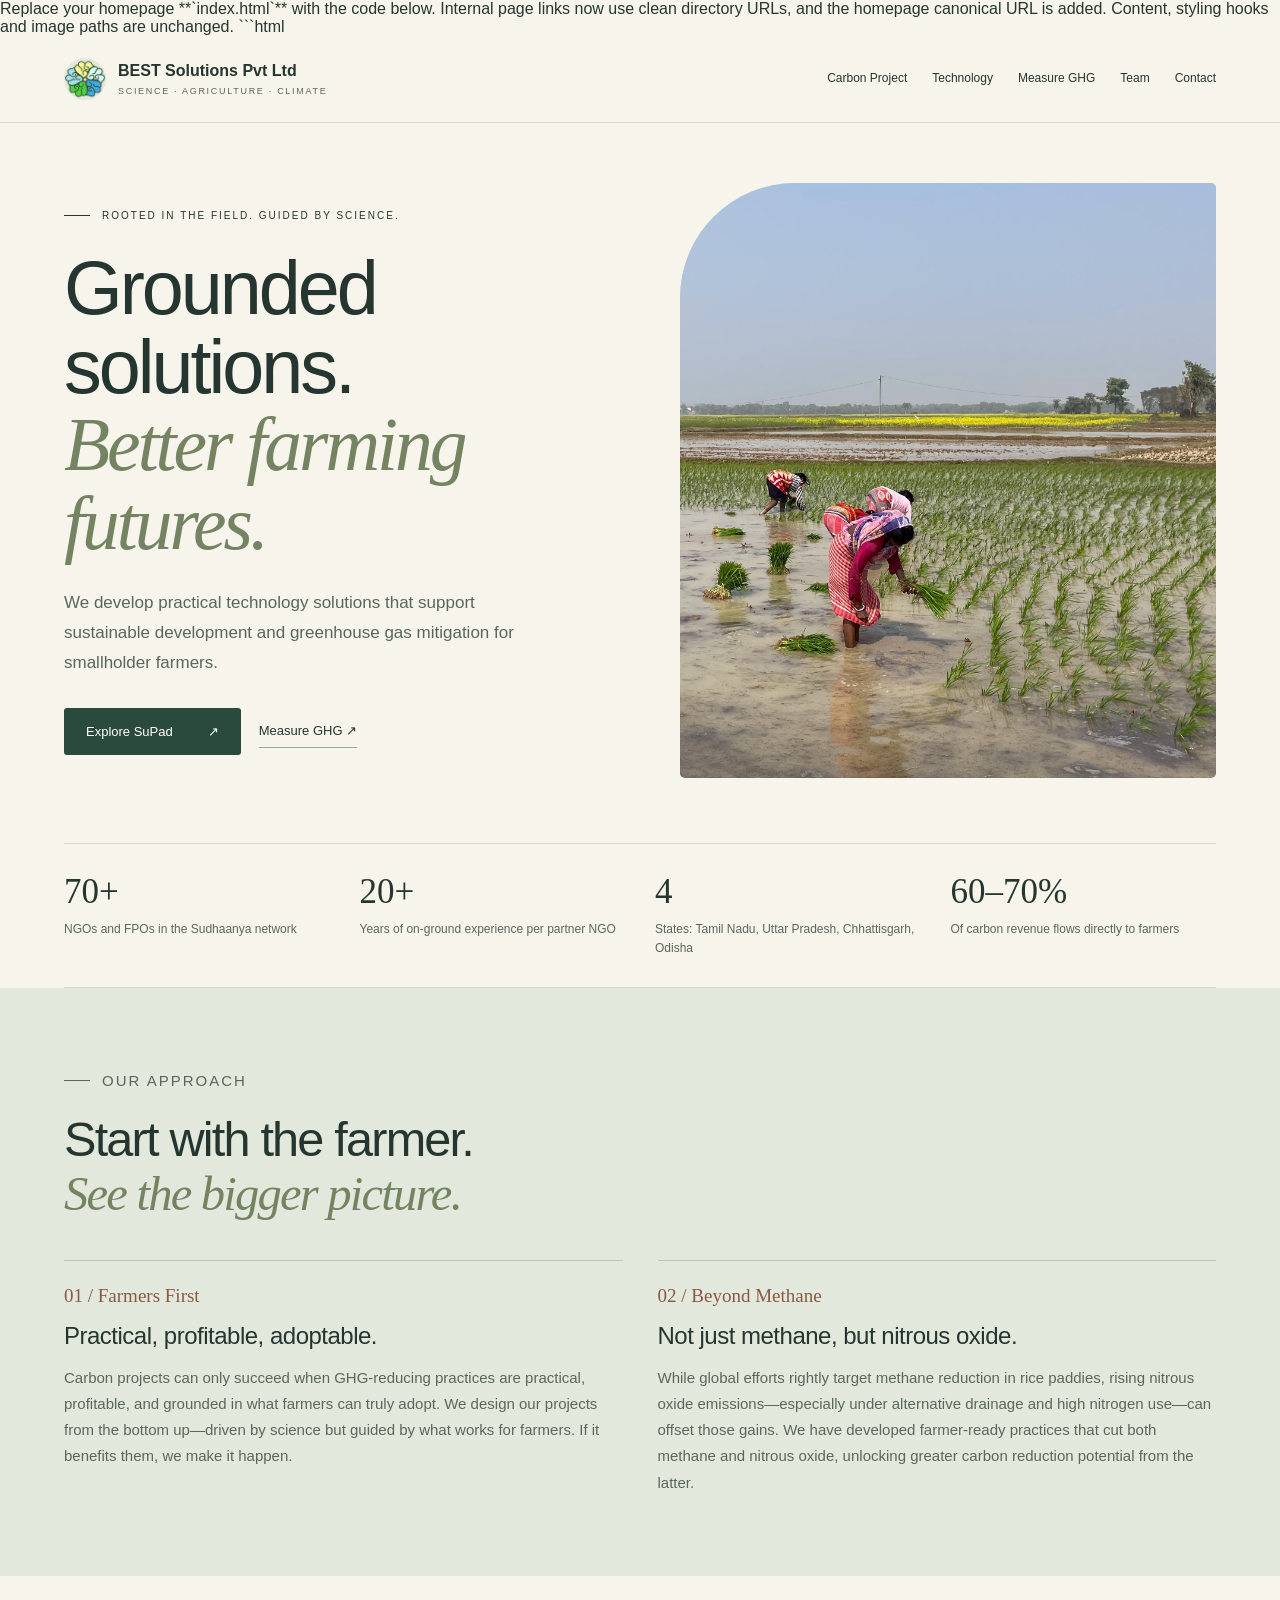
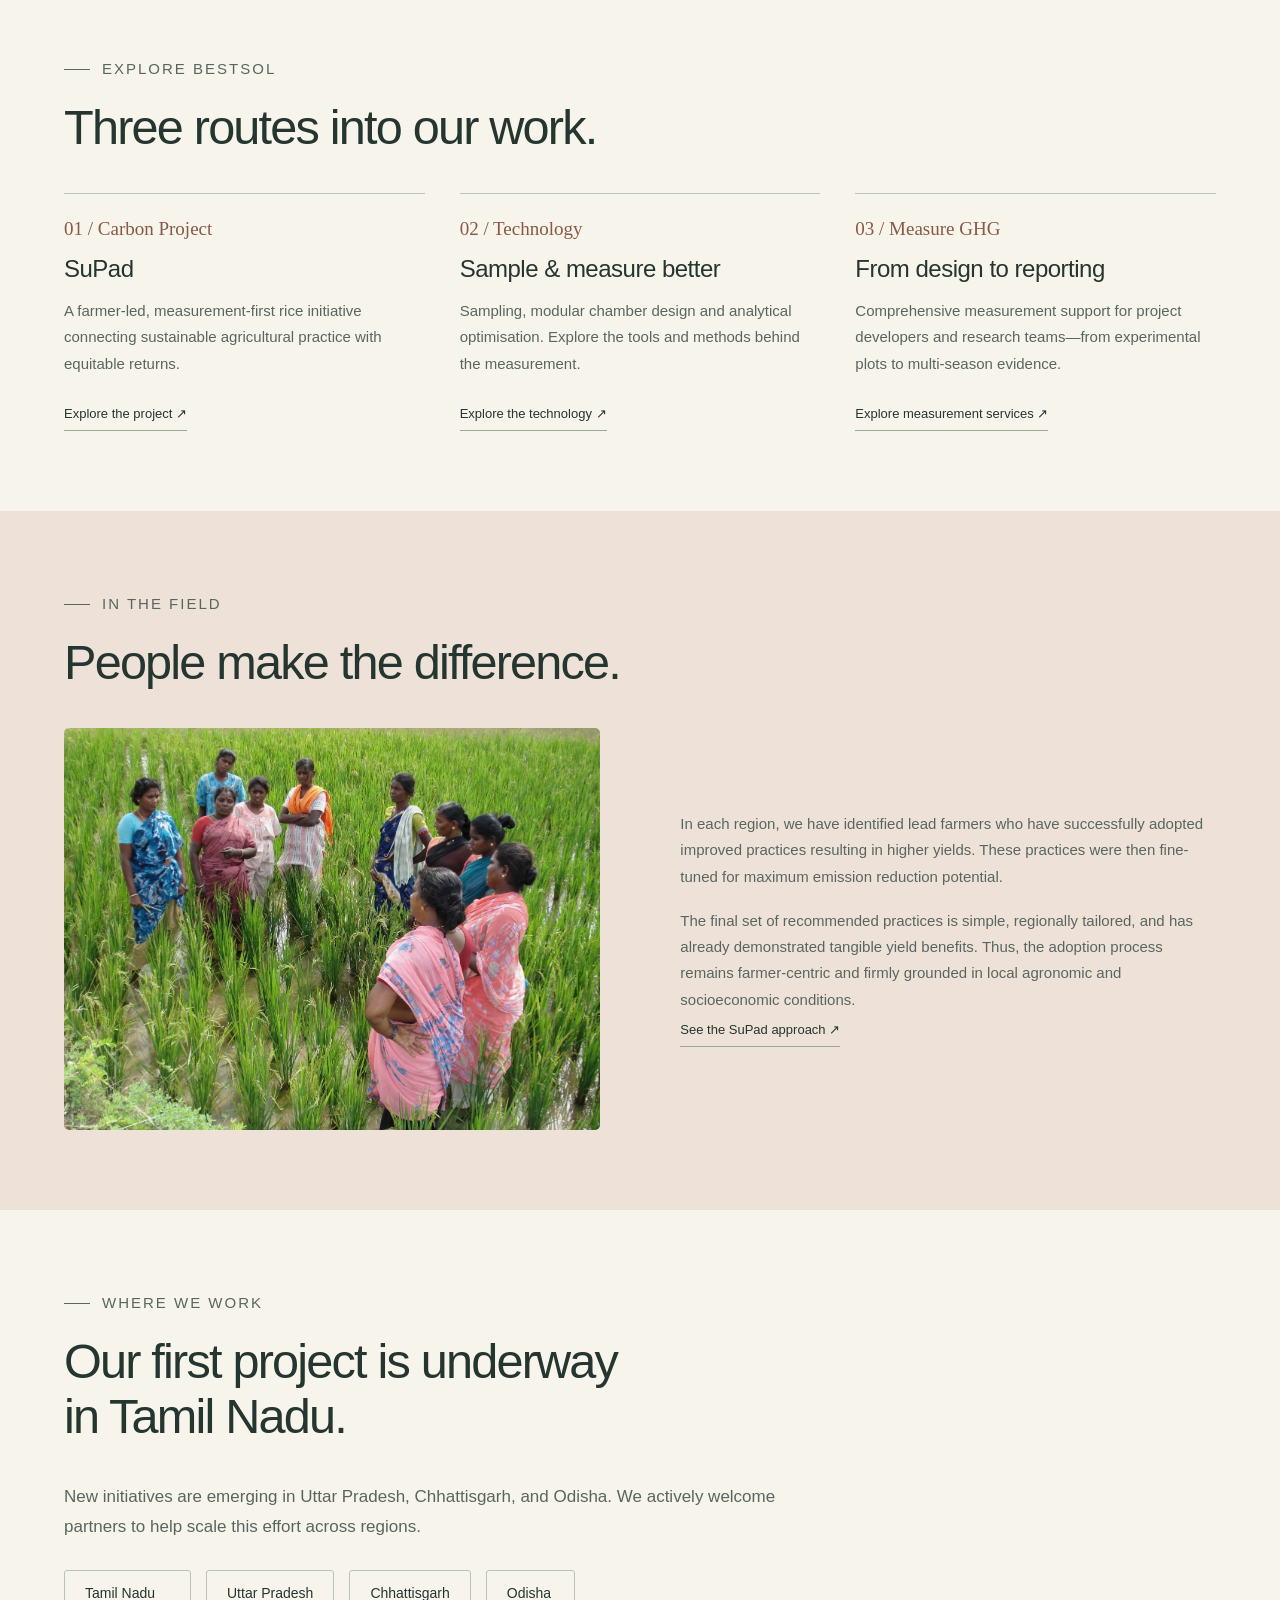
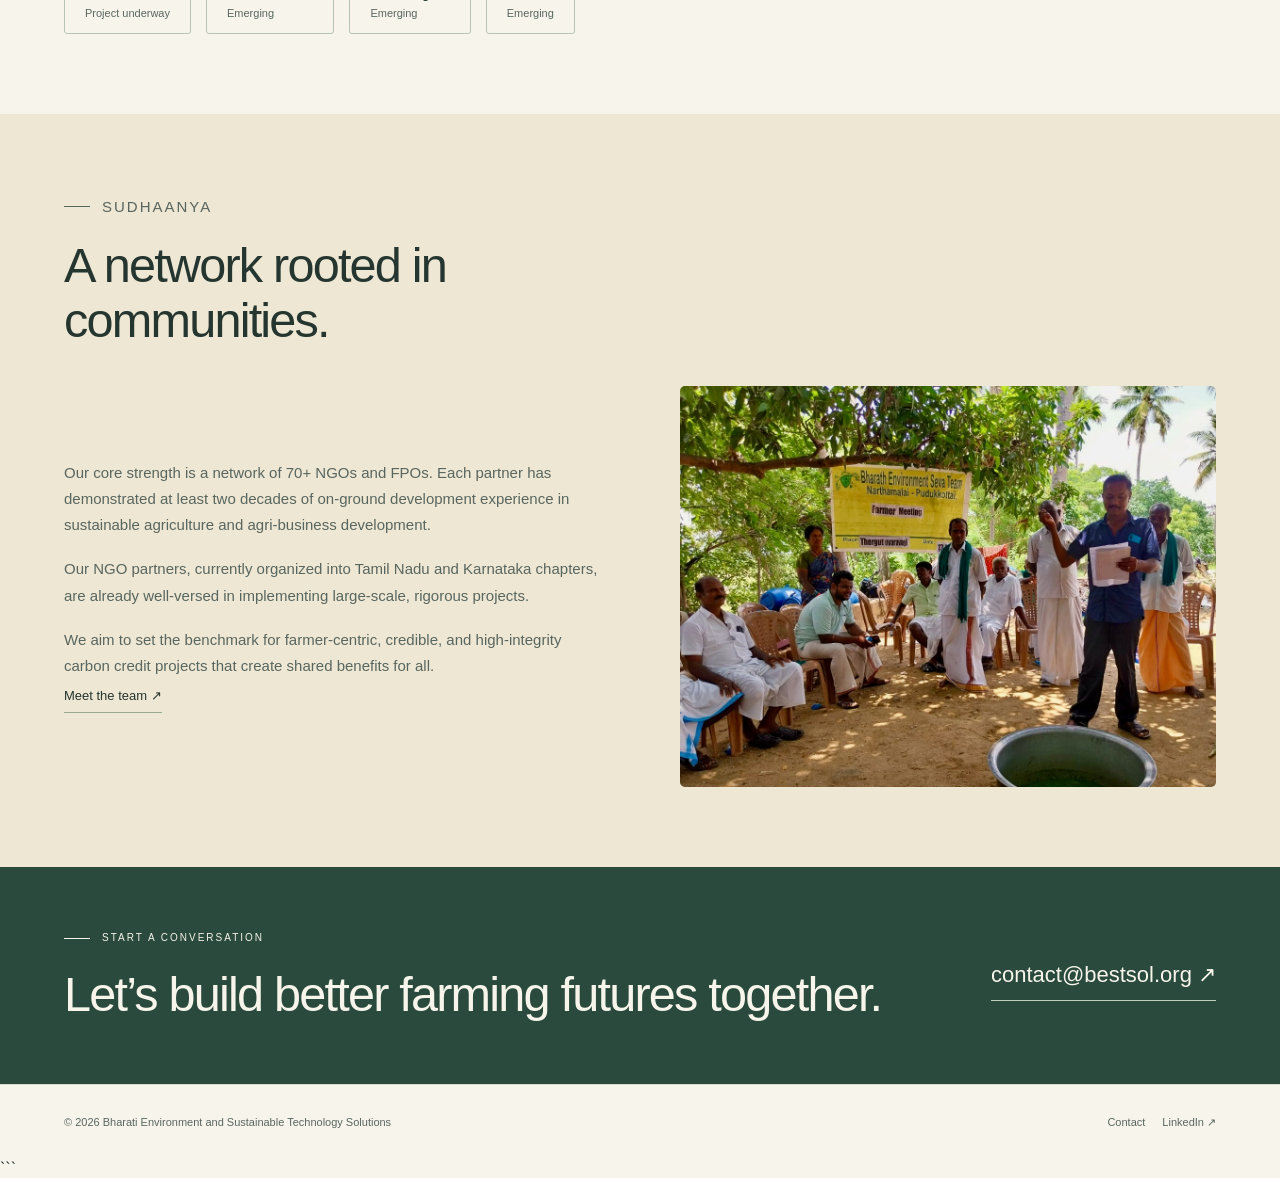
==== commit 512d2536: "link update" ====
--- a/index.html
+++ b/index.html
@@ -1 +1,402 @@
-<!doctype html><html lang="en"><head><meta charset="utf-8"><meta name="viewport" content="width=device-width,initial-scale=1"><title>Home | BESTSOL</title><meta name="description" content="Practical technology solutions for sustainable development and greenhouse gas mitigation with smallholder farmers."><link rel="stylesheet" href="./assets/styles.css"><script defer src="./assets/main.js"></script></head><body><a class="skip" href="#main">Skip to content</a><header><div class="wrap header-inner"><a class="brand" href="./index.html" aria-label="BEST Solutions home"><img class="header-icon" src="./assets/img/header-icon-placeholder.svg" data-upload="./assets/img/header-icon.png" data-photo-alt="BEST Solutions icon" alt="Circular company icon placeholder" title="Upload assets/img/header-icon.png · 500 × 500 px square PNG" width="42" height="42" decoding="async"><span class="brand-title">BEST Solutions Pvt Ltd<small>Science · Agriculture · Climate</small></span></a><button class="menu" aria-expanded="false" aria-controls="navigation">Menu</button><nav id="navigation" aria-label="Main navigation"><a href="./supad/index.html">Carbon Project</a><a href="./tarak/index.html">Technology</a><a href="./ghg-measurement/index.html">Measure GHG</a><a href="./team/index.html">Team</a><a href="./contact/index.html">Contact</a></nav></div></header><main id="main"><div class="wrap"><section class="hero"><div class="reveal"><p class="kicker">Rooted in the field. Guided by science.</p><h1>Grounded solutions.<em class="display">Better farming futures.</em></h1><p class="lead">We develop practical technology solutions that support sustainable development and greenhouse gas mitigation for smallholder farmers.</p><div class="buttons"><a class="button " href="supad/index.html">Explore SuPad <span aria-hidden="true">↗</span></a><a class="text-link" href="ghg-measurement/index.html">Measure GHG ↗</a></div></div><div class="visual " style="aspect-ratio:9/10"><img src="./assets/img/placeholder-home-hero.svg" data-upload="./assets/img/home-hero.jpg" data-photo-alt="A rice farmer in a working paddy landscape" alt="Image placeholder: A rice farmer in a working paddy landscape" loading="lazy" decoding="async"></div></section><div class="stats"><div><strong>70+</strong><span>NGOs and FPOs in the Sudhaanya network</span></div><div><strong>20+</strong><span>Years of on-ground experience per partner NGO</span></div><div><strong>4</strong><span>States: Tamil Nadu, Uttar Pradesh, Chhattisgarh, Odisha</span></div><div><strong>60–70%</strong><span>Of carbon revenue flows directly to farmers</span></div></div></div><section class="section sage"><div class="wrap"><div class="section-top"><div><p class="kicker">Our approach</p><h2>Start with the farmer.<br><em class="display">See the bigger picture.</em></h2></div><p></p></div><div class="cols2"><article class="editorial"><span class="num">01 / Farmers First</span><h3>Practical, profitable, adoptable.</h3><p>Carbon projects can only succeed when GHG-reducing practices are practical, profitable, and grounded in what farmers can truly adopt. We design our projects from the bottom up—driven by science but guided by what works for farmers. If it benefits them, we make it happen.</p></article><article class="editorial"><span class="num">02 / Beyond Methane</span><h3>Not just methane, but nitrous oxide.</h3><p>While global efforts rightly target methane reduction in rice paddies, rising nitrous oxide emissions—especially under alternative drainage and high nitrogen use—can offset those gains. We have developed farmer-ready practices that cut both methane and nitrous oxide, unlocking greater carbon reduction potential from the latter.</p></article></div></div></section><section class="section "><div class="wrap"><div class="section-top"><div><p class="kicker">Explore BESTSOL</p><h2>Three routes into our work.</h2></div><p></p></div><div class="cols3"><article class="editorial"><span class="num">01 / Carbon Project</span><h3>SuPad</h3><p>A farmer-led, measurement-first rice initiative connecting sustainable agricultural practice with equitable returns.</p><a class="text-link" href="supad/index.html">Explore the project ↗</a></article><article class="editorial"><span class="num">02 / Technology</span><h3>Sample &amp; measure better</h3><p>Sampling, modular chamber design and analytical optimisation. Explore the tools and methods behind the measurement.</p><a class="text-link" href="tarak/index.html">Explore the technology ↗</a></article><article class="editorial"><span class="num">03 / Measure GHG</span><h3>From design to reporting</h3><p>Comprehensive measurement support for project developers and research teams—from experimental plots to multi-season evidence.</p><a class="text-link" href="ghg-measurement/index.html">Explore measurement services ↗</a></article></div></div></section><section class="section rose"><div class="wrap"><div class="section-top"><div><p class="kicker">In the field</p><h2>People make the difference.</h2></div><p></p></div><div class="split"><div class="visual " style="aspect-ratio:4/3"><img src="./assets/img/placeholder-home-farmers.svg" data-upload="./assets/img/home-farmers.jpg" data-photo-alt="Farmers discussing practices with the project field team" alt="Image placeholder: Farmers discussing practices with the project field team" loading="lazy" decoding="async"></div><div class="text"><p>In each region, we have identified lead farmers who have successfully adopted improved practices resulting in higher yields. These practices were then fine-tuned for maximum emission reduction potential.</p><p>The final set of recommended practices is simple, regionally tailored, and has already demonstrated tangible yield benefits. Thus, the adoption process remains farmer-centric and firmly grounded in local agronomic and socioeconomic conditions.</p><a class="text-link" href="supad/index.html">See the SuPad approach ↗</a></div></div></div></section><section class="section "><div class="wrap"><div class="section-top"><div><p class="kicker">Where we work</p><h2>Our first project is underway in Tamil Nadu.</h2></div><p></p></div><p class="lead">New initiatives are emerging in Uttar Pradesh, Chhattisgarh, and Odisha. We actively welcome partners to help scale this effort across regions.</p><div class="chips"><span class="chip">Tamil Nadu<small>Project underway</small></span><span class="chip">Uttar Pradesh<small>Emerging</small></span><span class="chip">Chhattisgarh<small>Emerging</small></span><span class="chip">Odisha<small>Emerging</small></span></div></div></section><section class="section sand"><div class="wrap"><div class="section-top"><div><p class="kicker">Sudhaanya</p><h2>A network rooted in communities.</h2></div><p></p></div><div class="split"><div class="text"><p>Our core strength is a network of 70+ NGOs and FPOs. Each partner has demonstrated at least two decades of on-ground development experience in sustainable agriculture and agri-business development.</p><p>Our NGO partners, currently organized into Tamil Nadu and Karnataka chapters, are already well-versed in implementing large-scale, rigorous projects.</p><p>We aim to set the benchmark for farmer-centric, credible, and high-integrity carbon credit projects that create shared benefits for all.</p><a class="text-link" href="team/index.html">Meet the team ↗</a></div><div class="visual " style="aspect-ratio:4/3"><img src="./assets/img/placeholder-home-network.svg" data-upload="./assets/img/home-network.jpg" data-photo-alt="A genuine NGO/FPO community meeting or farmer workshop" alt="Image placeholder: A genuine NGO/FPO community meeting or farmer workshop" loading="lazy" decoding="async"></div></div></div></section><section class="contact-band dark"><div class="wrap contact-inner"><div><p class="kicker">Start a conversation</p><h2>Let’s build better farming futures together.</h2></div><a href="mailto:contact@bestsol.org">contact@bestsol.org ↗</a></div></section></main><footer><div class="wrap footer-inner"><span>© 2026 Bharati Environment and Sustainable Technology Solutions</span><div class="footer-links"><a href="./contact/index.html">Contact</a><a href="https://www.linkedin.com/company/bestsolorg/" target="_blank" rel="noopener">LinkedIn ↗</a></div></div></footer></body></html>+Replace your homepage **`index.html`** with the code below. Internal page links now use clean directory URLs, and the homepage canonical URL is added. Content, styling hooks and image paths are unchanged.
+
+```html
+<!doctype html>
+<html lang="en">
+<head>
+  <meta charset="utf-8">
+  <meta name="viewport" content="width=device-width, initial-scale=1">
+
+  <title>Home | BESTSOL</title>
+  <meta
+    name="description"
+    content="Practical technology solutions for sustainable development and greenhouse gas mitigation with smallholder farmers."
+  >
+
+  <link rel="canonical" href="https://bestsol.org/">
+  <link rel="stylesheet" href="./assets/styles.css">
+  <script defer src="./assets/main.js"></script>
+</head>
+
+<body>
+  <a class="skip" href="#main">Skip to content</a>
+
+  <header>
+    <div class="wrap header-inner">
+      <a class="brand" href="./" aria-label="BEST Solutions home">
+        <img
+          class="header-icon"
+          src="./assets/img/header-icon-placeholder.svg"
+          data-upload="./assets/img/header-icon.png"
+          data-photo-alt="BEST Solutions icon"
+          alt="Circular company icon placeholder"
+          title="Upload assets/img/header-icon.png · 500 × 500 px square PNG"
+          width="42"
+          height="42"
+          decoding="async"
+        >
+
+        <span class="brand-title">
+          BEST Solutions Pvt Ltd
+          <small>Science · Agriculture · Climate</small>
+        </span>
+      </a>
+
+      <button
+        class="menu"
+        aria-expanded="false"
+        aria-controls="navigation"
+      >
+        Menu
+      </button>
+
+      <nav id="navigation" aria-label="Main navigation">
+        <a href="./supad/">Carbon Project</a>
+        <a href="./tarak/">Technology</a>
+        <a href="./ghg-measurement/">Measure GHG</a>
+        <a href="./team/">Team</a>
+        <a href="./contact/">Contact</a>
+      </nav>
+    </div>
+  </header>
+
+  <main id="main">
+    <div class="wrap">
+      <section class="hero">
+        <div class="reveal">
+          <p class="kicker">Rooted in the field. Guided by science.</p>
+
+          <h1>
+            Grounded solutions.
+            <em class="display">Better farming futures.</em>
+          </h1>
+
+          <p class="lead">
+            We develop practical technology solutions that support sustainable
+            development and greenhouse gas mitigation for smallholder farmers.
+          </p>
+
+          <div class="buttons">
+            <a class="button" href="./supad/">
+              Explore SuPad
+              <span aria-hidden="true">↗</span>
+            </a>
+
+            <a class="text-link" href="./ghg-measurement/">
+              Measure GHG ↗
+            </a>
+          </div>
+        </div>
+
+        <div class="visual" style="aspect-ratio: 9/10">
+          <img
+            src="./assets/img/placeholder-home-hero.svg"
+            data-upload="./assets/img/home-hero.jpg"
+            data-photo-alt="A rice farmer in a working paddy landscape"
+            alt="Image placeholder: A rice farmer in a working paddy landscape"
+            loading="lazy"
+            decoding="async"
+          >
+        </div>
+      </section>
+
+      <div class="stats">
+        <div>
+          <strong>70+</strong>
+          <span>NGOs and FPOs in the Sudhaanya network</span>
+        </div>
+
+        <div>
+          <strong>20+</strong>
+          <span>Years of on-ground experience per partner NGO</span>
+        </div>
+
+        <div>
+          <strong>4</strong>
+          <span>States: Tamil Nadu, Uttar Pradesh, Chhattisgarh, Odisha</span>
+        </div>
+
+        <div>
+          <strong>60–70%</strong>
+          <span>Of carbon revenue flows directly to farmers</span>
+        </div>
+      </div>
+    </div>
+
+    <section class="section sage">
+      <div class="wrap">
+        <div class="section-top">
+          <div>
+            <p class="kicker">Our approach</p>
+
+            <h2>
+              Start with the farmer.<br>
+              <em class="display">See the bigger picture.</em>
+            </h2>
+          </div>
+
+          <p></p>
+        </div>
+
+        <div class="cols2">
+          <article class="editorial">
+            <span class="num">01 / Farmers First</span>
+            <h3>Practical, profitable, adoptable.</h3>
+
+            <p>
+              Carbon projects can only succeed when GHG-reducing practices are
+              practical, profitable, and grounded in what farmers can truly
+              adopt. We design our projects from the bottom up—driven by science
+              but guided by what works for farmers. If it benefits them, we make
+              it happen.
+            </p>
+          </article>
+
+          <article class="editorial">
+            <span class="num">02 / Beyond Methane</span>
+            <h3>Not just methane, but nitrous oxide.</h3>
+
+            <p>
+              While global efforts rightly target methane reduction in rice
+              paddies, rising nitrous oxide emissions—especially under
+              alternative drainage and high nitrogen use—can offset those
+              gains. We have developed farmer-ready practices that cut both
+              methane and nitrous oxide, unlocking greater carbon reduction
+              potential from the latter.
+            </p>
+          </article>
+        </div>
+      </div>
+    </section>
+
+    <section class="section">
+      <div class="wrap">
+        <div class="section-top">
+          <div>
+            <p class="kicker">Explore BESTSOL</p>
+            <h2>Three routes into our work.</h2>
+          </div>
+
+          <p></p>
+        </div>
+
+        <div class="cols3">
+          <article class="editorial">
+            <span class="num">01 / Carbon Project</span>
+            <h3>SuPad</h3>
+
+            <p>
+              A farmer-led, measurement-first rice initiative connecting
+              sustainable agricultural practice with equitable returns.
+            </p>
+
+            <a class="text-link" href="./supad/">
+              Explore the project ↗
+            </a>
+          </article>
+
+          <article class="editorial">
+            <span class="num">02 / Technology</span>
+            <h3>Sample &amp; measure better</h3>
+
+            <p>
+              Sampling, modular chamber design and analytical optimisation.
+              Explore the tools and methods behind the measurement.
+            </p>
+
+            <a class="text-link" href="./tarak/">
+              Explore the technology ↗
+            </a>
+          </article>
+
+          <article class="editorial">
+            <span class="num">03 / Measure GHG</span>
+            <h3>From design to reporting</h3>
+
+            <p>
+              Comprehensive measurement support for project developers and
+              research teams—from experimental plots to multi-season evidence.
+            </p>
+
+            <a class="text-link" href="./ghg-measurement/">
+              Explore measurement services ↗
+            </a>
+          </article>
+        </div>
+      </div>
+    </section>
+
+    <section class="section rose">
+      <div class="wrap">
+        <div class="section-top">
+          <div>
+            <p class="kicker">In the field</p>
+            <h2>People make the difference.</h2>
+          </div>
+
+          <p></p>
+        </div>
+
+        <div class="split">
+          <div class="visual" style="aspect-ratio: 4/3">
+            <img
+              src="./assets/img/placeholder-home-farmers.svg"
+              data-upload="./assets/img/home-farmers.jpg"
+              data-photo-alt="Farmers discussing practices with the project field team"
+              alt="Image placeholder: Farmers discussing practices with the project field team"
+              loading="lazy"
+              decoding="async"
+            >
+          </div>
+
+          <div class="text">
+            <p>
+              In each region, we have identified lead farmers who have
+              successfully adopted improved practices resulting in higher
+              yields. These practices were then fine-tuned for maximum emission
+              reduction potential.
+            </p>
+
+            <p>
+              The final set of recommended practices is simple, regionally
+              tailored, and has already demonstrated tangible yield benefits.
+              Thus, the adoption process remains farmer-centric and firmly
+              grounded in local agronomic and socioeconomic conditions.
+            </p>
+
+            <a class="text-link" href="./supad/">
+              See the SuPad approach ↗
+            </a>
+          </div>
+        </div>
+      </div>
+    </section>
+
+    <section class="section">
+      <div class="wrap">
+        <div class="section-top">
+          <div>
+            <p class="kicker">Where we work</p>
+            <h2>Our first project is underway in Tamil Nadu.</h2>
+          </div>
+
+          <p></p>
+        </div>
+
+        <p class="lead">
+          New initiatives are emerging in Uttar Pradesh, Chhattisgarh, and
+          Odisha. We actively welcome partners to help scale this effort
+          across regions.
+        </p>
+
+        <div class="chips">
+          <span class="chip">
+            Tamil Nadu
+            <small>Project underway</small>
+          </span>
+
+          <span class="chip">
+            Uttar Pradesh
+            <small>Emerging</small>
+          </span>
+
+          <span class="chip">
+            Chhattisgarh
+            <small>Emerging</small>
+          </span>
+
+          <span class="chip">
+            Odisha
+            <small>Emerging</small>
+          </span>
+        </div>
+      </div>
+    </section>
+
+    <section class="section sand">
+      <div class="wrap">
+        <div class="section-top">
+          <div>
+            <p class="kicker">Sudhaanya</p>
+            <h2>A network rooted in communities.</h2>
+          </div>
+
+          <p></p>
+        </div>
+
+        <div class="split">
+          <div class="text">
+            <p>
+              Our core strength is a network of 70+ NGOs and FPOs. Each partner
+              has demonstrated at least two decades of on-ground development
+              experience in sustainable agriculture and agri-business
+              development.
+            </p>
+
+            <p>
+              Our NGO partners, currently organized into Tamil Nadu and
+              Karnataka chapters, are already well-versed in implementing
+              large-scale, rigorous projects.
+            </p>
+
+            <p>
+              We aim to set the benchmark for farmer-centric, credible, and
+              high-integrity carbon credit projects that create shared benefits
+              for all.
+            </p>
+
+            <a class="text-link" href="./team/">
+              Meet the team ↗
+            </a>
+          </div>
+
+          <div class="visual" style="aspect-ratio: 4/3">
+            <img
+              src="./assets/img/placeholder-home-network.svg"
+              data-upload="./assets/img/home-network.jpg"
+              data-photo-alt="A genuine NGO/FPO community meeting or farmer workshop"
+              alt="Image placeholder: A genuine NGO/FPO community meeting or farmer workshop"
+              loading="lazy"
+              decoding="async"
+            >
+          </div>
+        </div>
+      </div>
+    </section>
+
+    <section class="contact-band dark">
+      <div class="wrap contact-inner">
+        <div>
+          <p class="kicker">Start a conversation</p>
+          <h2>Let’s build better farming futures together.</h2>
+        </div>
+
+        <a href="mailto:contact@bestsol.org">
+          contact@bestsol.org ↗
+        </a>
+      </div>
+    </section>
+  </main>
+
+  <footer>
+    <div class="wrap footer-inner">
+      <span>
+        © 2026 Bharati Environment and Sustainable Technology Solutions
+      </span>
+
+      <div class="footer-links">
+        <a href="./contact/">Contact</a>
+
+        <a
+          href="https://www.linkedin.com/company/bestsolorg/"
+          target="_blank"
+          rel="noopener"
+        >
+          LinkedIn ↗
+        </a>
+      </div>
+    </div>
+  </footer>
+</body>
+</html>
+```
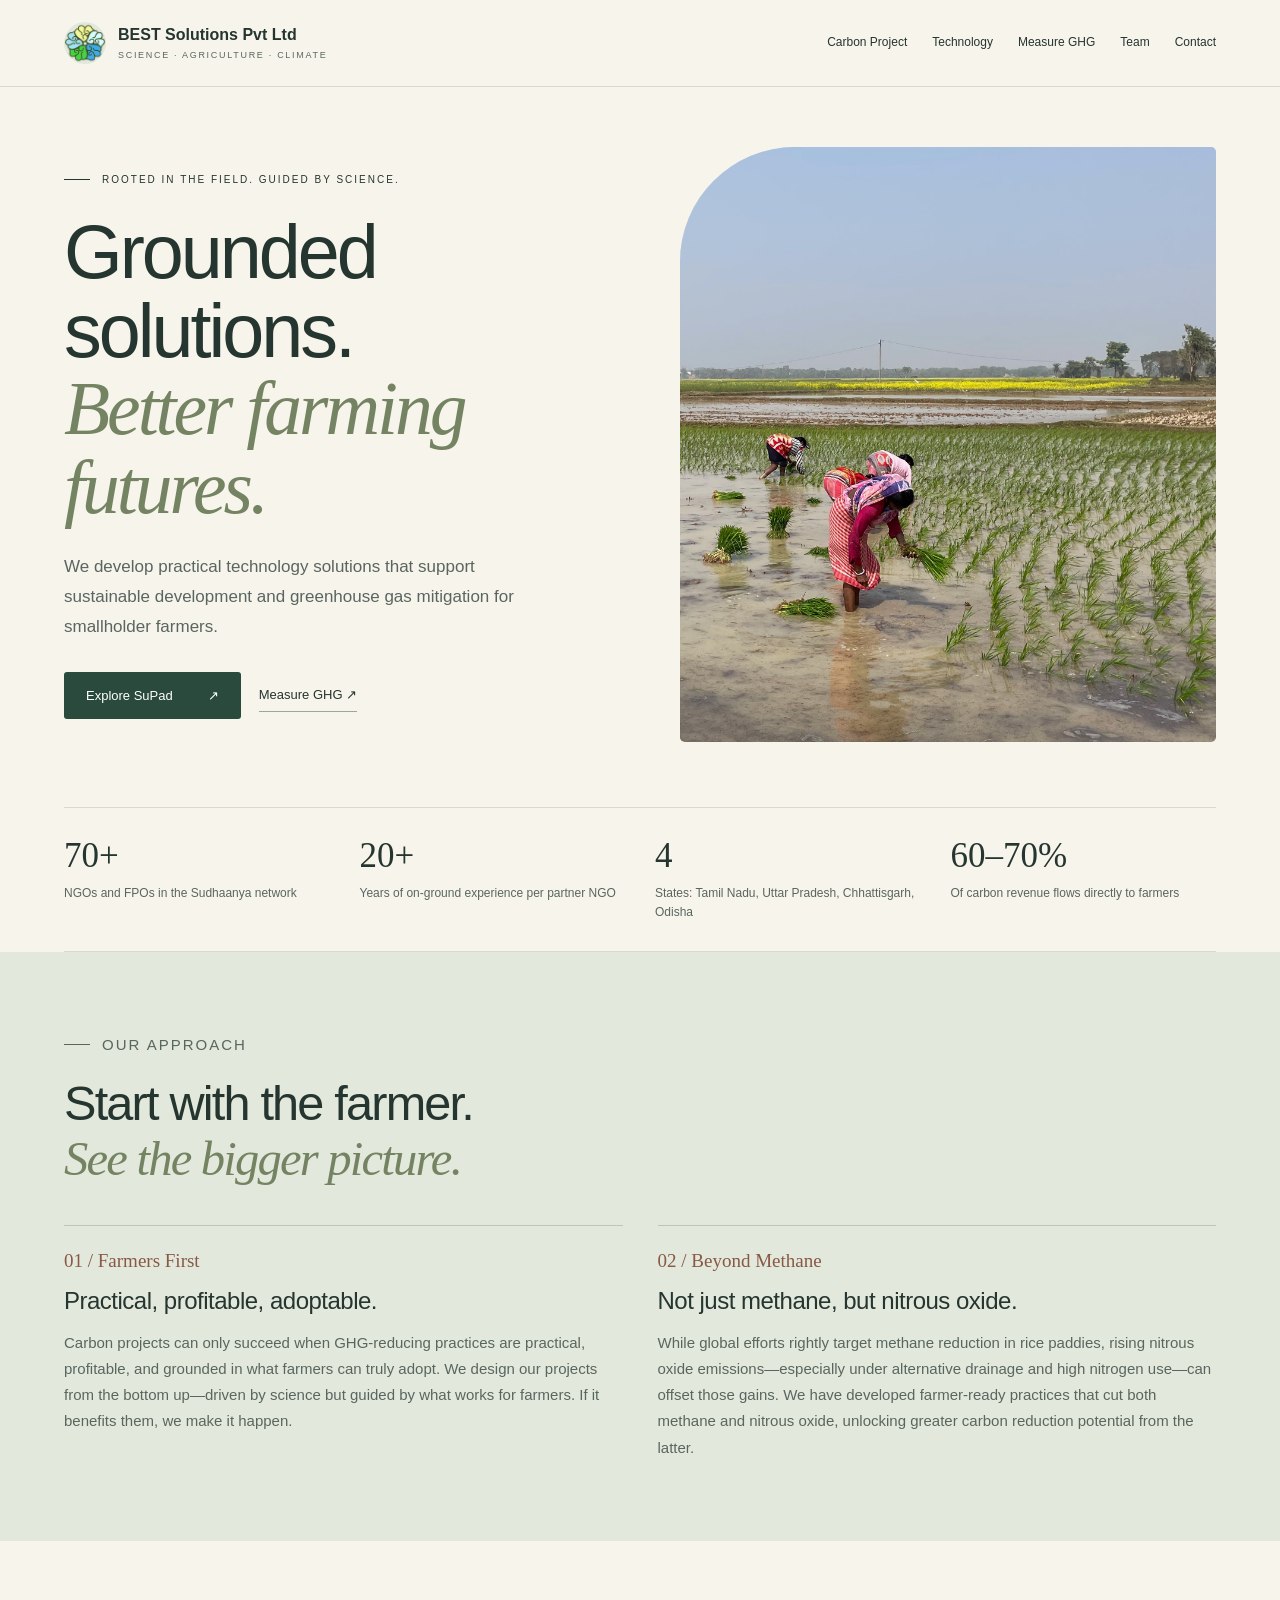
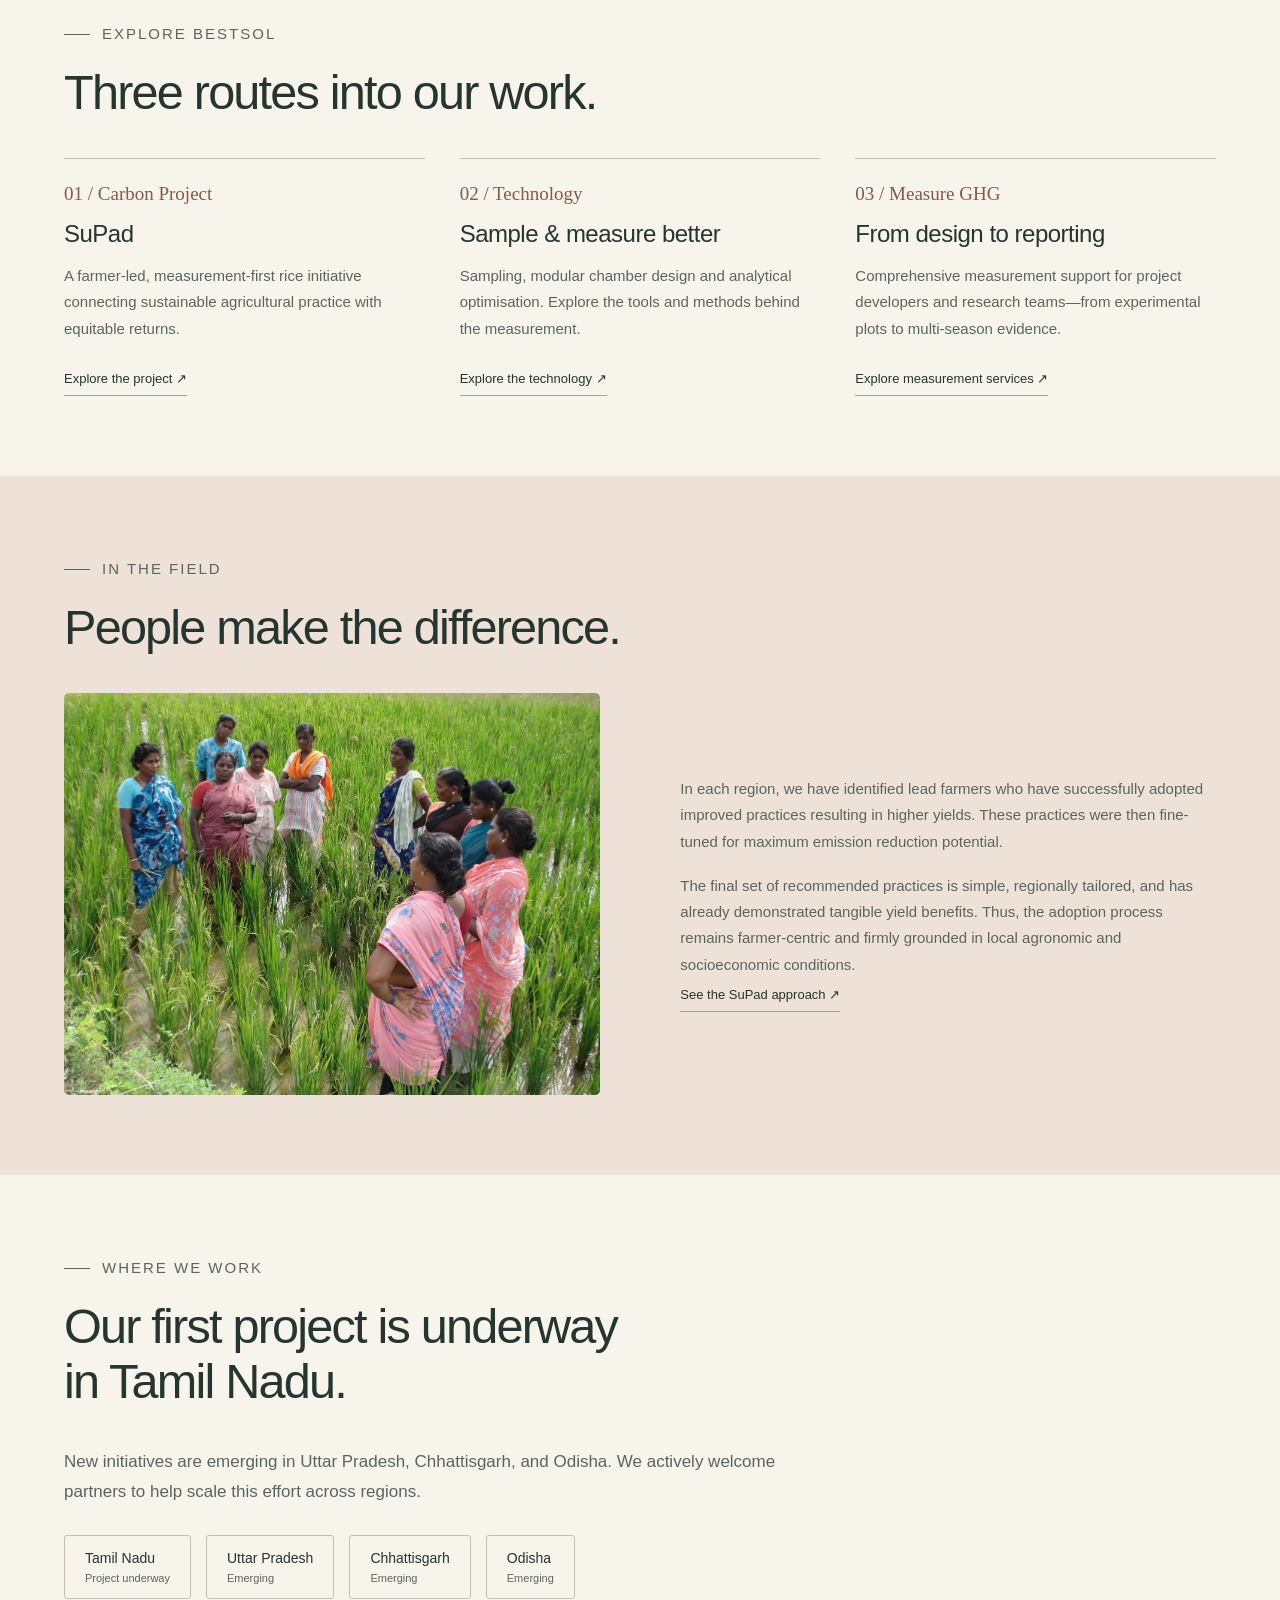
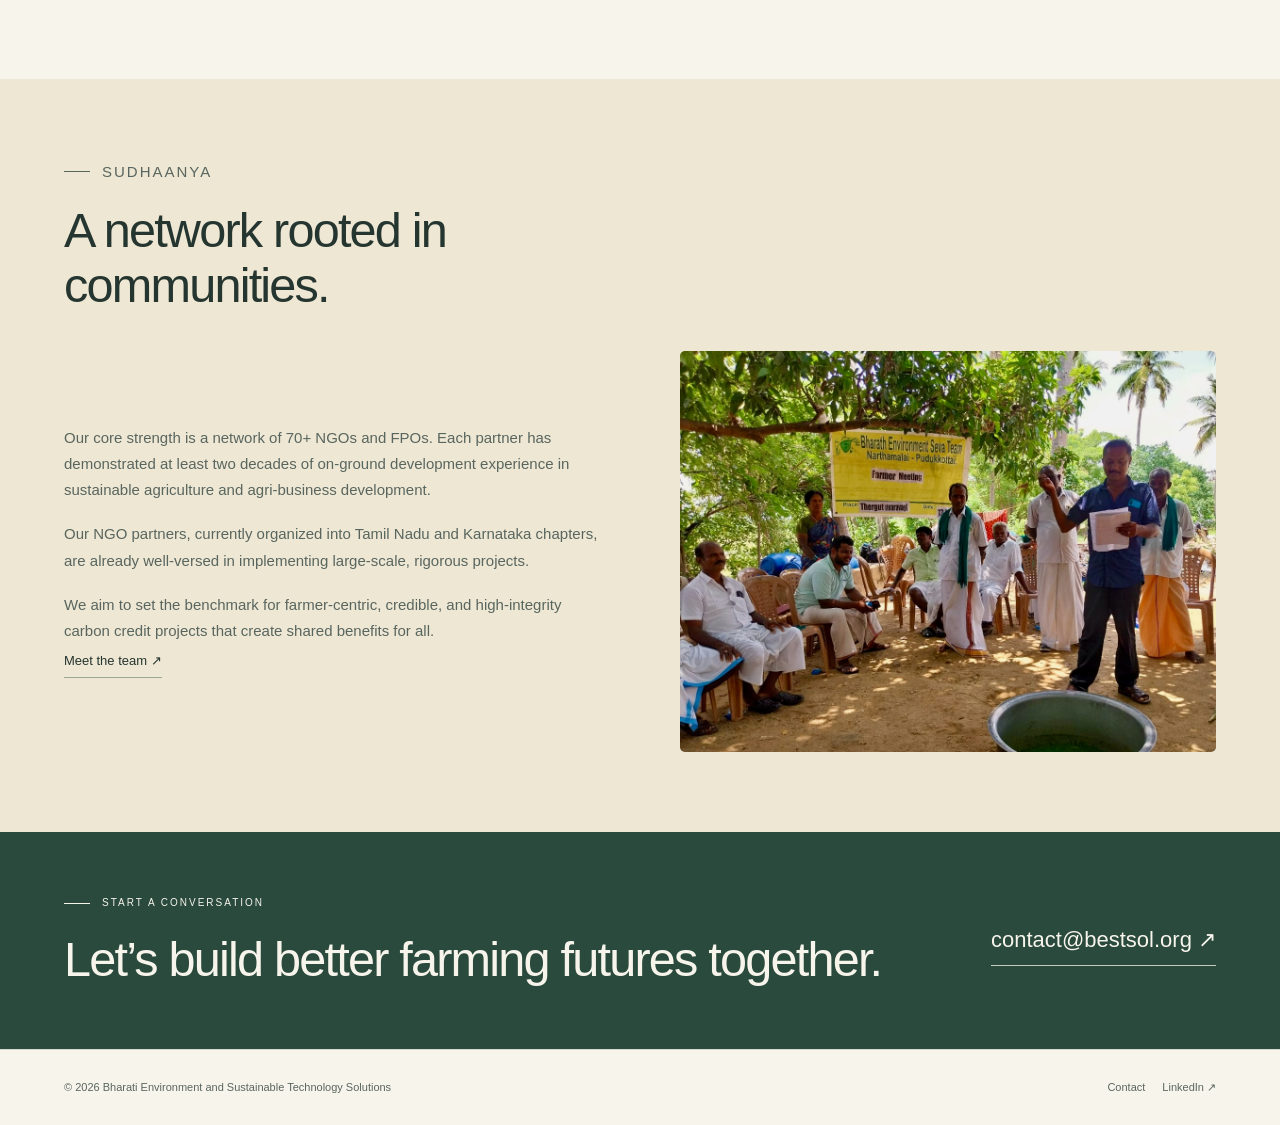
==== commit 3d7d6bea: "Update index.html with clean directory URLs Removed placeholder comments and added canonical URL." ====
--- a/index.html
+++ b/index.html
@@ -1,6 +1,3 @@
-Replace your homepage **`index.html`** with the code below. Internal page links now use clean directory URLs, and the homepage canonical URL is added. Content, styling hooks and image paths are unchanged.
-
-```html
 <!doctype html>
 <html lang="en">
 <head>
@@ -399,4 +396,3 @@
   </footer>
 </body>
 </html>
-```
